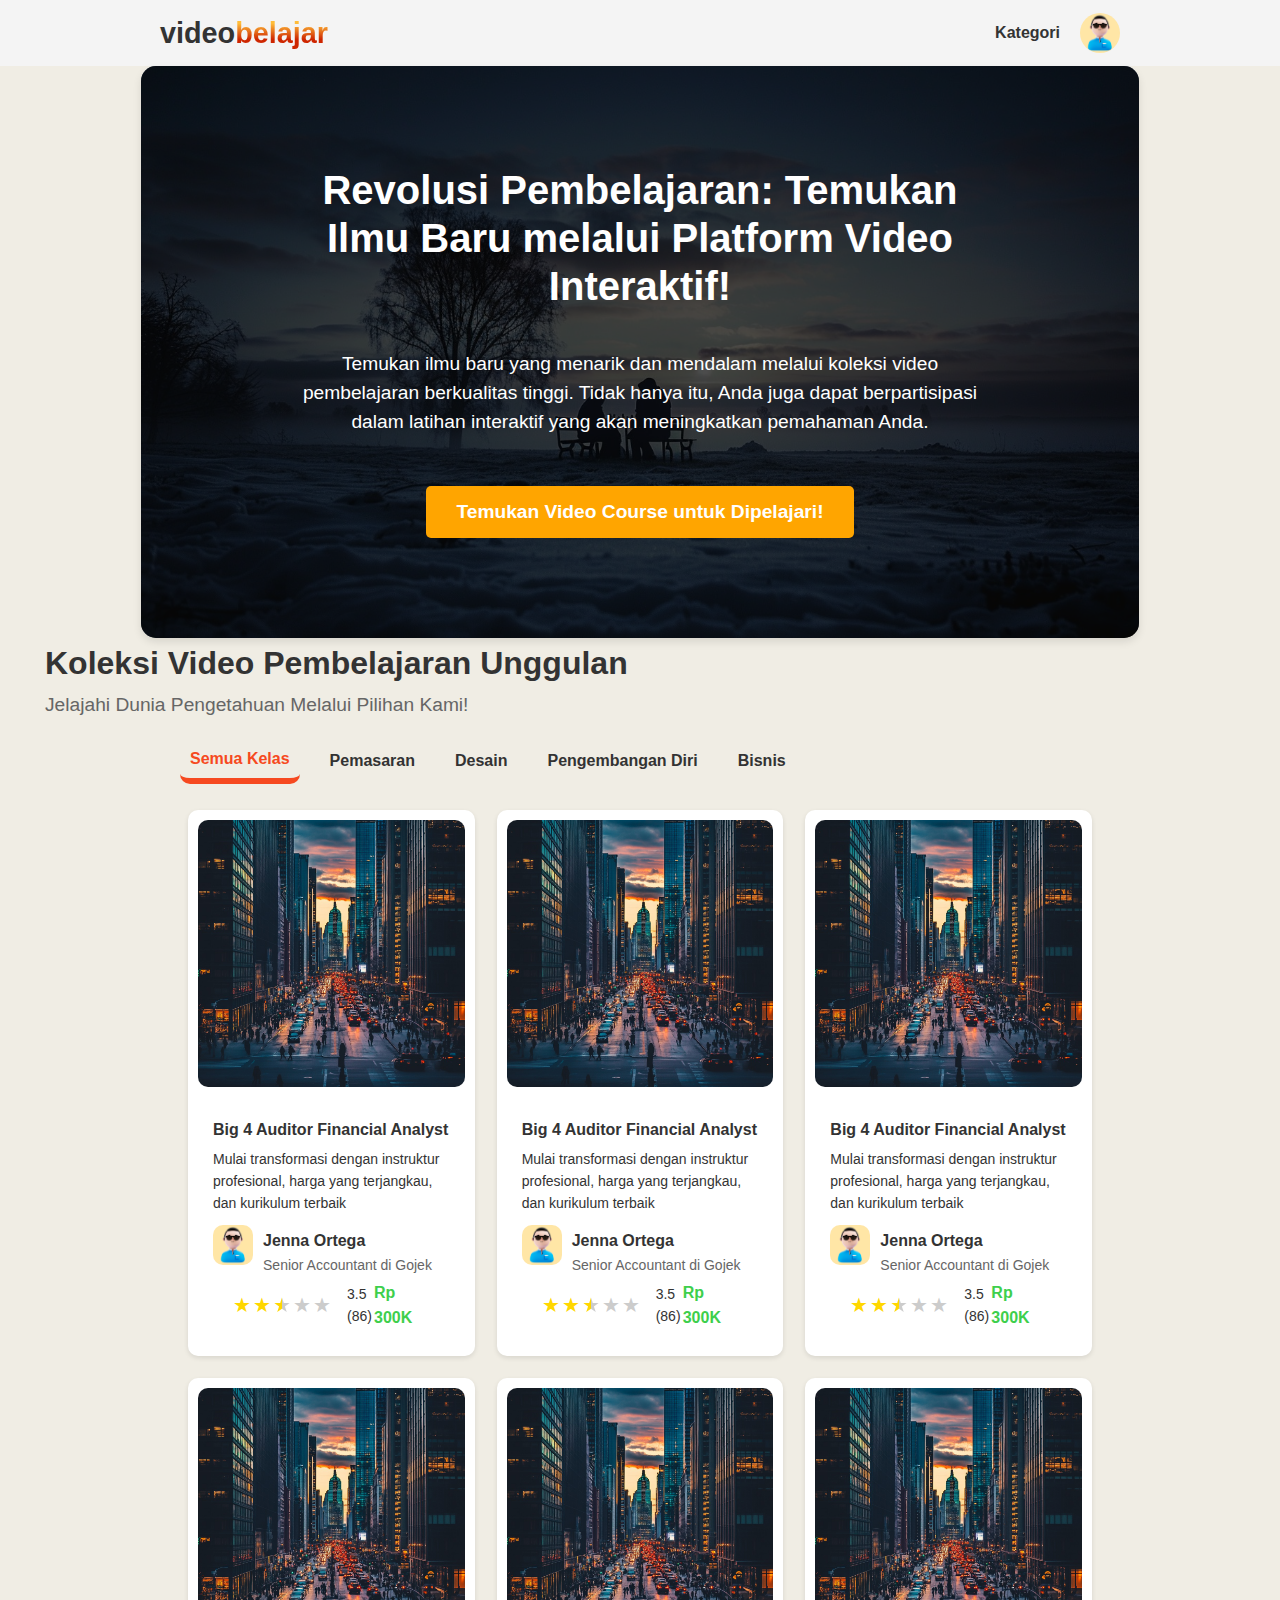
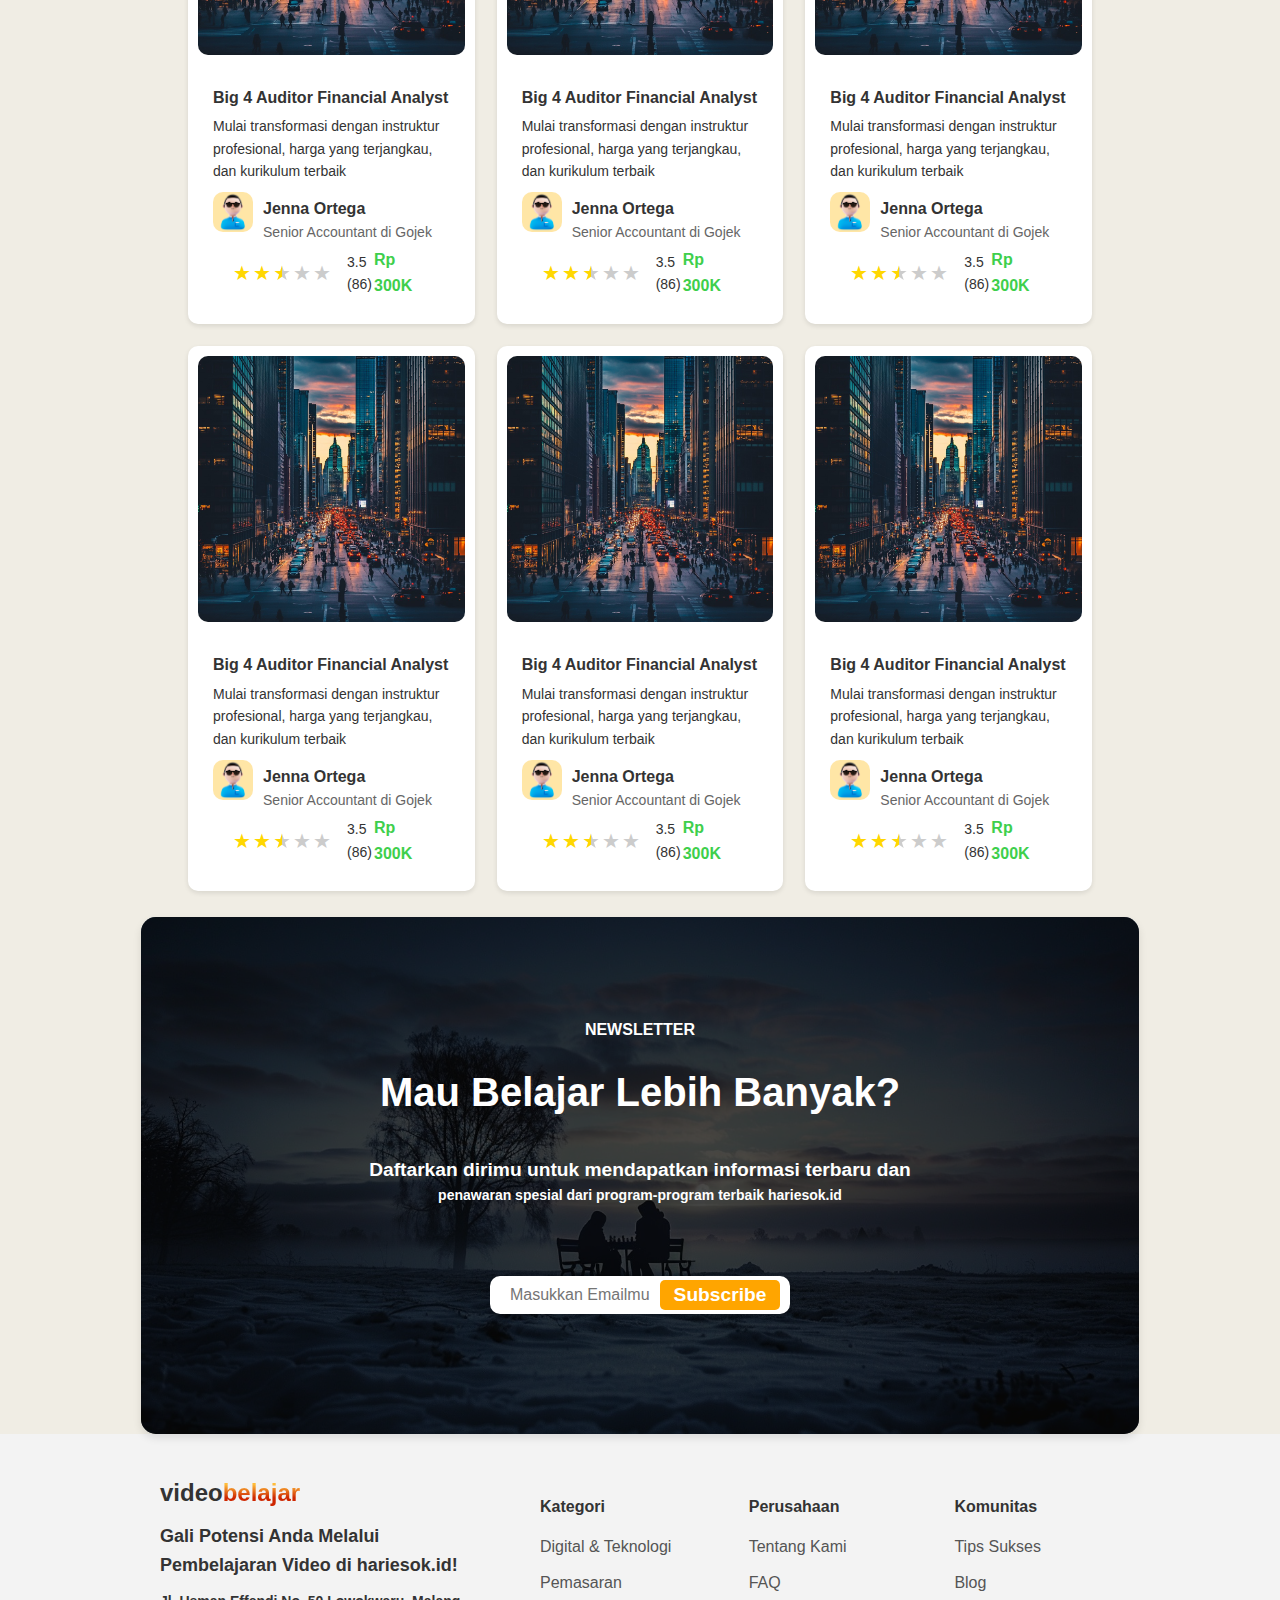
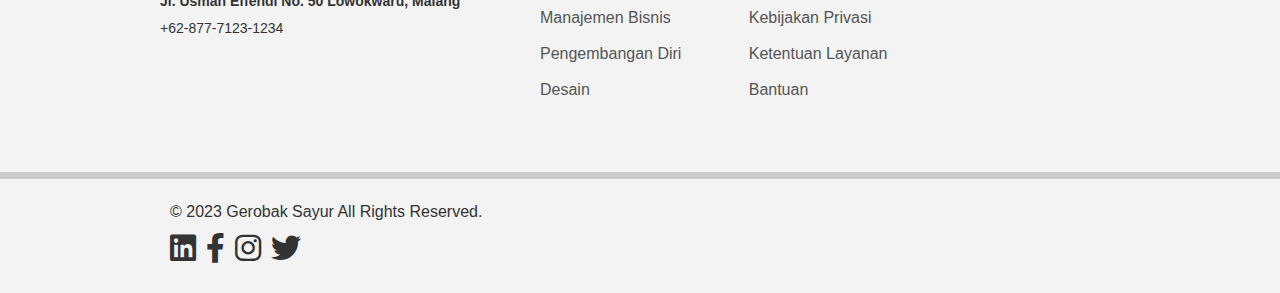
==== index.html @ 0db7c5a0 "update document" ====
<!DOCTYPE html>
<html lang="en">
  <head>
    <meta charset="UTF-8" />
    <meta name="viewport" content="width=device-width, initial-scale=1.0" />
    <title>Document</title>
    <link
      rel="stylesheet"
      href="https://cdn.materialdesignicons.com/5.4.55/css/materialdesignicons.min.css"
    />
    <link
      rel="stylesheet"
      href="https://cdnjs.cloudflare.com/ajax/libs/font-awesome/6.0.0-beta3/css/all.min.css"
    />
    <link rel="stylesheet" href="/css/reset.css" />
    <link rel="stylesheet" href="/cardsampel/style.css" />
  </head>
  <body>
    <!-- start Header -->
    <header>
      <div class="logo">
        <h1>video<span class="logo-2">belajar</span></h1>
      </div>
      <nav>
        <a href="#" class="category">Kategori</a>
        <img src="/icons/user.jpg" alt="User Icon" class="user-icon" />
      </nav>
      <div class="hamburger-menu">
        <span></span>
        <span></span>
        <span></span>
      </div>
    </header>
    <!-- end header -->
    <!-- Image start -->
    <div class="background-container">
      <h1>
        Revolusi Pembelajaran: Temukan Ilmu Baru melalui Platform Video
        Interaktif!
      </h1>
      <p class="description">
        Temukan ilmu baru yang menarik dan mendalam melalui koleksi video
        pembelajaran berkualitas tinggi. Tidak hanya itu, Anda juga dapat
        berpartisipasi dalam latihan interaktif yang akan meningkatkan pemahaman
        Anda.
      </p>
      <button type="button-course">
        Temukan Video Course untuk Dipelajari!
      </button>
    </div>
    <!-- Image end -->
    <!-- start menu -->
    <div class="container-menu">
      <div class="featured-products">
        <h2><span>Koleksi Video Pembelajaran Unggulan</span></h2>
        <p>Jelajahi Dunia Pengetahuan Melalui Pilihan Kami!</p>
      </div>

      <div class="button-container">
        <button class="active">Semua Kelas</button>
        <button>Pemasaran</button>
        <button>Desain</button>
        <button>Pengembangan Diri</button>
        <button>Bisnis</button>
      </div>
    </div>
    <!-- end Menu -->

    <!-- Featured Products -->
    <div class="container">
      <div class="card">
        <img src="/icons/image1.jpg" alt="Course Image" />
        <div class="content">
          <h3>Big 4 Auditor Financial Analyst</h3>
          <p class="hide-on-small">
            Mulai transformasi dengan instruktur profesional, harga yang
            terjangkau, dan kurikulum terbaik
          </p>
          <div class="instructor">
            <img src="/icons/user.jpg" alt="Jenna Ortega" />
            <div class="user-info">
              <strong>Jenna Ortega</strong>
              <span>Senior Accountant di Gojek</span>
            </div>
          </div>
          <div class="rating-price-container">
            <div class="rating">
              <div class="stars">
                <span class="star filled">★</span>
                <span class="star filled">★</span>
                <span class="star half-filled">★</span>
                <span class="star empty">★</span>
                <span class="star empty">★</span>
              </div>
              <div class="text">3.5 (86)</div>
            </div>
            <div class="price">Rp 300K</div>
          </div>
        </div>
      </div>
      <div class="card">
        <img src="/icons/image1.jpg" alt="Course Image" />
        <div class="content">
          <h3>Big 4 Auditor Financial Analyst</h3>
          <p class="hide-on-small">
            Mulai transformasi dengan instruktur profesional, harga yang
            terjangkau, dan kurikulum terbaik
          </p>
          <div class="instructor">
            <img src="/icons/user.jpg" alt="Jenna Ortega" />
            <div class="user-info">
              <strong>Jenna Ortega</strong>
              <span>Senior Accountant di Gojek</span>
            </div>
          </div>
          <div class="rating-price-container">
            <div class="rating">
              <div class="stars">
                <span class="star filled">★</span>
                <span class="star filled">★</span>
                <span class="star half-filled">★</span>
                <span class="star empty">★</span>
                <span class="star empty">★</span>
              </div>
              <div class="text">3.5 (86)</div>
            </div>
            <div class="price">Rp 300K</div>
          </div>
        </div>
      </div>
      <div class="card">
        <img src="/icons/image1.jpg" alt="Course Image" />
        <div class="content">
          <h3>Big 4 Auditor Financial Analyst</h3>
          <p class="hide-on-small">
            Mulai transformasi dengan instruktur profesional, harga yang
            terjangkau, dan kurikulum terbaik
          </p>
          <div class="instructor">
            <img src="/icons/user.jpg" alt="Jenna Ortega" />
            <div class="user-info">
              <strong>Jenna Ortega</strong>
              <span>Senior Accountant di Gojek</span>
            </div>
          </div>
          <div class="rating-price-container">
            <div class="rating">
              <div class="stars">
                <span class="star filled">★</span>
                <span class="star filled">★</span>
                <span class="star half-filled">★</span>
                <span class="star empty">★</span>
                <span class="star empty">★</span>
              </div>
              <div class="text">3.5 (86)</div>
            </div>
            <div class="price">Rp 300K</div>
          </div>
        </div>
      </div>
      <div class="card">
        <img src="/icons/image1.jpg" alt="Course Image" />
        <div class="content">
          <h3>Big 4 Auditor Financial Analyst</h3>
          <p class="hide-on-small">
            Mulai transformasi dengan instruktur profesional, harga yang
            terjangkau, dan kurikulum terbaik
          </p>
          <div class="instructor">
            <img src="/icons/user.jpg" alt="Jenna Ortega" />
            <div class="user-info">
              <strong>Jenna Ortega</strong>
              <span>Senior Accountant di Gojek</span>
            </div>
          </div>
          <div class="rating-price-container">
            <div class="rating">
              <div class="stars">
                <span class="star filled">★</span>
                <span class="star filled">★</span>
                <span class="star half-filled">★</span>
                <span class="star empty">★</span>
                <span class="star empty">★</span>
              </div>
              <div class="text">3.5 (86)</div>
            </div>
            <div class="price">Rp 300K</div>
          </div>
        </div>
      </div>
      <div class="card">
        <img src="/icons/image1.jpg" alt="Course Image" />
        <div class="content">
          <h3>Big 4 Auditor Financial Analyst</h3>
          <p class="hide-on-small">
            Mulai transformasi dengan instruktur profesional, harga yang
            terjangkau, dan kurikulum terbaik
          </p>
          <div class="instructor">
            <img src="/icons/user.jpg" alt="Jenna Ortega" />
            <div class="user-info">
              <strong>Jenna Ortega</strong>
              <span>Senior Accountant di Gojek</span>
            </div>
          </div>
          <div class="rating-price-container">
            <div class="rating">
              <div class="stars">
                <span class="star filled">★</span>
                <span class="star filled">★</span>
                <span class="star half-filled">★</span>
                <span class="star empty">★</span>
                <span class="star empty">★</span>
              </div>
              <div class="text">3.5 (86)</div>
            </div>
            <div class="price">Rp 300K</div>
          </div>
        </div>
      </div>
      <div class="card">
        <img src="/icons/image1.jpg" alt="Course Image" />
        <div class="content">
          <h3>Big 4 Auditor Financial Analyst</h3>
          <p class="hide-on-small">
            Mulai transformasi dengan instruktur profesional, harga yang
            terjangkau, dan kurikulum terbaik
          </p>
          <div class="instructor">
            <img src="/icons/user.jpg" alt="Jenna Ortega" />
            <div class="user-info">
              <strong>Jenna Ortega</strong>
              <span>Senior Accountant di Gojek</span>
            </div>
          </div>
          <div class="rating-price-container">
            <div class="rating">
              <div class="stars">
                <span class="star filled">★</span>
                <span class="star filled">★</span>
                <span class="star half-filled">★</span>
                <span class="star empty">★</span>
                <span class="star empty">★</span>
              </div>
              <div class="text">3.5 (86)</div>
            </div>
            <div class="price">Rp 300K</div>
          </div>
        </div>
      </div>
      <div class="card">
        <img src="/icons/image1.jpg" alt="Course Image" />
        <div class="content">
          <h3>Big 4 Auditor Financial Analyst</h3>
          <p class="hide-on-small">
            Mulai transformasi dengan instruktur profesional, harga yang
            terjangkau, dan kurikulum terbaik
          </p>
          <div class="instructor">
            <img src="/icons/user.jpg" alt="Jenna Ortega" />
            <div class="user-info">
              <strong>Jenna Ortega</strong>
              <span>Senior Accountant di Gojek</span>
            </div>
          </div>
          <div class="rating-price-container">
            <div class="rating">
              <div class="stars">
                <span class="star filled">★</span>
                <span class="star filled">★</span>
                <span class="star half-filled">★</span>
                <span class="star empty">★</span>
                <span class="star empty">★</span>
              </div>
              <div class="text">3.5 (86)</div>
            </div>
            <div class="price">Rp 300K</div>
          </div>
        </div>
      </div>
      <div class="card">
        <img src="/icons/image1.jpg" alt="Course Image" />
        <div class="content">
          <h3>Big 4 Auditor Financial Analyst</h3>
          <p class="hide-on-small">
            Mulai transformasi dengan instruktur profesional, harga yang
            terjangkau, dan kurikulum terbaik
          </p>
          <div class="instructor">
            <img src="/icons/user.jpg" alt="Jenna Ortega" />
            <div class="user-info">
              <strong>Jenna Ortega</strong>
              <span>Senior Accountant di Gojek</span>
            </div>
          </div>
          <div class="rating-price-container">
            <div class="rating">
              <div class="stars">
                <span class="star filled">★</span>
                <span class="star filled">★</span>
                <span class="star half-filled">★</span>
                <span class="star empty">★</span>
                <span class="star empty">★</span>
              </div>
              <div class="text">3.5 (86)</div>
            </div>
            <div class="price">Rp 300K</div>
          </div>
        </div>
      </div>
      <div class="card">
        <img src="/icons/image1.jpg" alt="Course Image" />
        <div class="content">
          <h3>Big 4 Auditor Financial Analyst</h3>
          <p class="hide-on-small">
            Mulai transformasi dengan instruktur profesional, harga yang
            terjangkau, dan kurikulum terbaik
          </p>
          <div class="instructor">
            <img src="/icons/user.jpg" alt="Jenna Ortega" />
            <div class="user-info">
              <strong>Jenna Ortega</strong>
              <span>Senior Accountant di Gojek</span>
            </div>
          </div>
          <div class="rating-price-container">
            <div class="rating">
              <div class="stars">
                <span class="star filled">★</span>
                <span class="star filled">★</span>
                <span class="star half-filled">★</span>
                <span class="star empty">★</span>
                <span class="star empty">★</span>
              </div>
              <div class="text">3.5 (86)</div>
            </div>
            <div class="price">Rp 300K</div>
          </div>
        </div>
      </div>
    </div>

    <div class="background-container">
      <h3>NEWSLETTER</h3>
      <h1>Mau Belajar Lebih Banyak?</h1>
      <h3 class="description">
        Daftarkan dirimu untuk mendapatkan informasi terbaru dan
        <p>penawaran spesial dari program-program terbaik hariesok.id</p>
      </h3>
      <div class="input-container">
        <input
          type="email"
          placeholder="Masukkan Emailmu"
          class="email-input"
        />
        <button class="subscribe-button">Subscribe</button>
      </div>
    </div>
    <div class="menu-info">
      <div class="logo-and-info">
        <h1>video<span class="logo-2">belajar</span></h1>
        <h4>Gali Potensi Anda Melalui Pembelajaran Video di hariesok.id!</h4>
        <h6>Jl. Usman Effendi No. 50 Lowokwaru, Malang</h6>
        <p>+62-877-7123-1234</p>
      </div>

      <!-- Table for larger screens -->
      <div class="table-container">
        <table>
          <tr>
            <th>Kategori</th>
            <th>Perusahaan</th>
            <th>Komunitas</th>
          </tr>
          <tr>
            <td>Digital & Teknologi</td>
            <td>Tentang Kami</td>
            <td>Tips Sukses</td>
          </tr>
          <tr>
            <td>Pemasaran</td>
            <td>FAQ</td>
            <td>Blog</td>
          </tr>
          <tr>
            <td>Manajemen Bisnis</td>
            <td>Kebijakan Privasi</td>
            <td></td>
          </tr>
          <tr>
            <td>Pengembangan Diri</td>
            <td>Ketentuan Layanan</td>
            <td></td>
          </tr>
          <tr>
            <td>Desain</td>
            <td>Bantuan</td>
            <td></td>
          </tr>
        </table>
      </div>

      <!-- Dropdown for mobile screens (and now also desktop) -->
      <div class="dropdown-menu">
        <details>
          <summary>Kategori</summary>
          <ul>
            <li>Digital & Teknologi</li>
            <li>Pemasaran</li>
            <li>Manajemen Bisnis</li>
            <li>Pengembangan Diri</li>
            <li>Desain</li>
          </ul>
        </details>
        <details>
          <summary>Perusahaan</summary>
          <ul>
            <li>Tentang Kami</li>
            <li>FAQ</li>
            <li>Kebijakan Privasi</li>
            <li>Ketentuan Layanan</li>
            <li>Bantuan</li>
          </ul>
        </details>
        <details>
          <summary>Komunitas</summary>
          <ul>
            <li>Tips Sukses</li>
            <li>Blog</li>
          </ul>
        </details>
      </div>
    </div>
    <!-- footer start -->
    <div class="social-icons">
      <p>&copy; 2023 Gerobak Sayur All Rights Reserved.</p>
      <div class="icon-group">
        <a
          href="https://www.linkedin.com/in/username"
          class="social-icon"
          target="_blank"
        >
          <i class="fab fa-linkedin"></i>
        </a>
        <a
          href="https://www.facebook.com/username"
          class="social-icon"
          target="_blank"
        >
          <i class="fab fa-facebook-f"></i>
        </a>
        <a
          href="https://www.instagram.com/username"
          class="social-icon"
          target="_blank"
        >
          <i class="fab fa-instagram"></i>
        </a>
        <a
          href="https://twitter.com/username"
          class="social-icon"
          target="_blank"
        >
          <i class="fab fa-twitter"></i>
        </a>
      </div>
    </div>
    <!-- footer end -->
  </body>
</html>
---- cardsampel/style.css ----
* {
  box-sizing: border-box;
  margin: 0;
  padding: 0;
}

body,
html {
  font-family: "Poppins", sans-serif;
  line-height: 1.6;
  color: #333;
  background-color: #f0ede4;
}

/* Header start */
header {
  display: flex;
  justify-content: space-between; /* Logo di kiri, nav di kanan */
  align-items: center; /* Vertikal tengah */
  padding: 10px 160px; /* Padding kanan dan kiri besar */
  background-color: #f4f4f4;
  gap: 20px;
}

.logo {
  display: flex;
  align-items: center;
}

.logo h1 {
  font-size: 1.8rem;
  font-weight: 700;
  margin: 0;
}

.logo-2 {
  color: #ffa500;
  background: linear-gradient(to bottom, #ffbd3a 20%, #ce2600 70%);
  -webkit-background-clip: text;
  -webkit-text-fill-color: transparent;
}

nav {
  display: flex;
  align-items: center;
  gap: 20px; /* Jarak antara kategori dan user icon */
}

.category {
  text-decoration: none;
  font-weight: 600;
  color: #333;
  font-size: 1rem;
}

.user-icon {
  width: 40px;
  height: 40px;
  border-radius: 50%;
  object-fit: cover;
}

.hamburger-menu {
  display: none; /* Initially hidden, shown only on mobile */
  flex-direction: column;
  cursor: pointer;
  margin-right: 20px;
}

.hamburger-menu span {
  height: 3px;
  width: 25px;
  background-color: #333;
  margin-bottom: 4px;
  border-radius: 5px;
}

/* Responsive Design */
@media (max-width: 768px) {
  header {
    justify-content: space-between;
    padding: 20px 40px; /* Sesuaikan padding di layar kecil */
  }

  nav {
    display: none; /* Hide nav on small screens */
  }

  .hamburger-menu {
    display: flex; /* Show hamburger menu on small screens */
  }
}

/* Image Section start */
.background-container {
  position: relative; /* Menetapkan posisi relatif untuk positioning overlay */
  background-image: url("/icons/image0.jpg"); /* Ganti dengan path gambar */
  background-size: cover;
  background-position: center;
  background-repeat: no-repeat;
  padding: 100px 160px; /* Padding sama dengan header di desktop */
  text-align: center;
  color: white;
  border-radius: 15px;
  box-shadow: 0 4px 8px rgba(0, 0, 0, 0.1);
  max-width: 1440px; /* Batasi lebar maksimum */
  margin: 0 auto; /* Pusatkan kontainer di halaman */
  display: flex;
  flex-direction: column;
  align-items: center;
  justify-content: center;
  width: 78%; /* Pastikan gambar tidak mentok */
  gap: 20px;
}

/* Overlay Gelap */
.background-container::before {
  content: "";
  position: absolute;
  top: 0;
  left: 0;
  right: 0;
  bottom: 0;
  background-color: rgba(0, 0, 0, 0.7); /* Warna hitam dengan opasitas 50% */
  border-radius: 15px; /* Menyesuaikan dengan border-radius dari container */
}

/* H1, Description, dan Button Styling */
.background-container h1,
.background-container h2,
.background-container h3,
.background-container p,
.background-container .input-container,
.background-container button,
.background-container .email-input {
  z-index: 99999; /* Teks/Button/Input harus muncul di atas overlay */
}

/* H1 Styling */
.background-container h1 {
  font-size: 2.5rem;
  font-weight: 700;
  margin-bottom: 20px;
  line-height: 1.2;
  color: #ffffff;
  max-width: 1000px; /* Batasi lebar teks besar */
}

/* Description Styling */
.background-container .description {
  font-size: 1.2rem;
  margin-bottom: 30px;
  color: #ffffff;
  max-width: 800px; /* Batasi lebar deskripsi */
  margin-left: auto;
  margin-right: auto;
  line-height: 1.5;
}

/* Button Styling */
.background-container button {
  background-color: #ffa500;
  color: white;
  padding: 15px 30px;
  font-size: 1.2rem;
  font-weight: bold;
  border: none;
  border-radius: 5px;
  cursor: pointer;
  transition: background-color 0.3s ease, transform 0.3s ease;
}

/* .background-container button:hover {
  background-color: #34a142;
  transform: scale(2.01); /* Menambahkan efek hover */

/* Responsiveness */
@media (max-width: 1024px) {
  .background-container {
    padding: 100px 80px; /* Sesuaikan padding di layar laptop 14 inch */
    max-width: 1100px; /* Batasi lebar pada laptop */
  }

  .background-container h1 {
    font-size: 2.2rem;
  }

  .background-container .description {
    font-size: 1.1rem;
  }

  .background-container button {
    font-size: 1rem;
    padding: 12px 25px;
  }
}

@media (max-width: 768px) {
  .background-container {
    padding: 60px 20px; /* Sesuaikan padding di layar kecil */
    max-width: 100%; /* Maksimalkan lebar di layar kecil */
  }

  .background-container h1 {
    font-size: 2rem;
  }

  .background-container .description {
    font-size: 1rem;
  }

  .background-container button {
    font-size: 1rem;
    padding: 12px 25px;
  }
}

@media (max-width: 480px) {
  .background-container {
    padding: 40px 20px; /* Sesuaikan padding di layar kecil */
    max-width: 70%; /* Maksimalkan lebar */
  }

  .background-container h1 {
    font-size: 1.8rem;
  }

  .background-container .description {
    font-size: 0.9rem;
  }

  .background-container button {
    font-size: 0.9rem;
    padding: 10px 20px;
  }
}

/* menu start */
/* Mengatur layout dengan Flexbox */
.container.menu {
  margin-top: 10px;
  display: flex;
  justify-content: flex-start; /* Menyelaraskan konten ke kiri */
  padding: 20 160px; /* Sesuaikan padding dengan header atau gambar */
  max-width: 10px; /* Batasi lebar maksimum agar konten terpusat */
  margin: 10 auto; /* Pusatkan kontainer */
}

/* Styling untuk Featured Products */
.featured-products {
  display: flex;
  flex-direction: column; /* Menyusun elemen secara vertikal */
  justify-content: flex-start; /* Menyelaraskan konten ke kiri */
  padding: 20 160px; /* Sesuaikan padding dengan header atau gambar */
  max-width: 1190px; /* Batasi lebar maksimum agar konten terpusat */
  margin: 0 auto; /* Pusatkan kontainer */
}

.featured-products h2 {
  font-size: 2rem;
  font-weight: 700;
}

.featured-products p {
  font-size: 1.2rem;
  color: #666;
}

/* Styling untuk button-container */
.button-container {
  display: flex;
  gap: 20px; /* Jarak antara tombol */
  margin-top: 20px; /* Jarak atas antara tombol dan elemen sebelumnya */
  margin-left: 180px;
  padding: 0;
}

.button-container button {
  background: none;
  border: none;
  color: #333;
  font-size: 16px;
  font-weight: bold;
  padding: 10px 10px 10px 10px;
  cursor: pointer;
  border-bottom: 2px solid transparent;
  transition: all 0.3s ease;
}

.button-container button.active {
  color: #f64920;
  border-bottom: 6px solid #f64920;
  border-radius: 10px 10px 10px 10px;
}

.button-container button:hover {
  color: #f64920;
  border-bottom: 10px solid #f64920;
  border-radius: 10px 10px 10px 10px;
}

/* Responsif untuk tampilan layar kecil */
@media (max-width: 768px) {
  .container.menu {
    padding: 0 20px; /* Sesuaikan padding di layar kecil */
    flex-direction: column; /* Menyusun elemen secara vertikal */
    justify-content: flex-start; /* Menyelaraskan konten ke kiri */
  }
  .featured-products h2 {
    font-size: 1.5rem;
    display: flex;
    max-width: 1440px; /* Batasi lebar maksimum agar konten terpusat */
    margin-left: 40px;
  }

  .featured-products p {
    font-size: 1rem;
    padding: 20 160px; /* Sesuaikan padding dengan header atau gambar */
    max-width: 1440px; /* Batasi lebar maksimum agar konten terpusat */
    margin-left: 40px;
  }

  .button-container {
    gap: 10px; /* Jarak tombol lebih kecil pada layar kecil */
    margin-left: 40px;
  }

  .button-container button {
    padding: 8px 15px;
    font-size: 14px;
  }
}

/* menu end */
/* card start */
.container {
  display: flex;
  flex-wrap: wrap;
  justify-content: center; /* Pastikan elemen berada di tengah */
  padding: 20px 150px;
  gap: 10px; /* Jarak antara kartu */
}
/* Card Styling */
.card {
  background-color: #fff;
  box-shadow: 0 2px 5px rgba(0, 0, 0, 0.1);
  border-radius: 10px;
  overflow: hidden;
  margin: 6px;
  width: calc(
    33.333% - 40px
  ); /* 3 kartu per baris di tampilan desktop, dengan jarak antar kartu */
  transition: transform 0.3s ease, box-shadow 0.3s ease;
  display: flex;
  flex-direction: column;
  padding: 10px;
}
.card:hover {
  transform: scale(1.05);
  box-shadow: 0 4px 10px rgba(0, 0, 0, 0.2);
}

.card img {
  width: 100%;
  height: auto;
  border-radius: 10px;
  margin-bottom: 15px; /* Jarak antara gambar dan konten */
}

.content {
  display: flex;
  flex-direction: column;
  justify-content: space-between;
  padding: 15px;
  flex: 1;
}

h3 {
  margin-bottom: 5px;
  font-size: 16px;
  font-weight: bold;
}

p {
  font-size: 14px;
}

.hide-on-small {
  display: block;
}

@media (max-width: 624px) {
  .hide-on-small {
    display: none;
  }
}

.instructor {
  display: flex;
  align-items: center;
  margin-top: 10px;
}

.instructor img {
  width: 40px;
  height: 40px;
  border-radius: 10px;
  object-fit: cover;
  margin-right: 10px;
}

.user-info {
  display: flex;
  flex-direction: column;
}

.user-info strong {
  font-size: 16px;
  font-weight: bold;
}

.user-info span {
  font-size: 14px;
  color: #666;
}

/* Menata rating dan harga */
.rating-price-container {
  display: flex;
  justify-content: space-between; /* Mengatur rating di kiri dan harga di kanan */
  align-items: center;
  margin: 0 20px; /* Jarak horizontal dari tepi card */
}

/* Gaya untuk rating */
.rating {
  display: flex;
  align-items: center;
  gap: 8px; /* Jarak antara bintang dan teks rating */
  font-family: "DM Sans", sans-serif;
  font-size: 14px;
  font-weight: 500;
  color: #ee2323;
}

/* Gaya untuk bintang rating */
.stars {
  display: flex;
  gap: 2px;
}

.star {
  font-size: 20px;
}

.filled {
  color: #ffd700; /* Warna emas untuk bintang */
}

.half-filled {
  background: linear-gradient(
    to right,
    #ffd700 50%,
    #ccc 50%
  ); /* Setengah kuning, setengah abu-abu */
  -webkit-background-clip: text;
  -webkit-text-fill-color: transparent;
  position: relative;
}

.empty {
  color: #ccc; /* Warna abu-abu untuk bintang kosong */
}

/* Gaya untuk teks rating */
.text {
  font-size: 14px;
  margin-left: 8px; /* Jarak antara bintang dan teks rating */
  color: #333;
}

/* Gaya untuk harga */
.price {
  font-size: 16px;
  font-weight: bold;
  color: #3ecf4c;
  margin-left: auto; /* Menyelaraskan harga ke kanan */
}

/* Responsif untuk tablet */
@media (max-width: 1024px) {
  .container {
    padding: 10px 25px; /* Kurangi padding untuk layar tablet */
  }
  .card {
    width: calc(100% - 10px); /* 2 kartu per baris di tampilan tablet */
  }
}
/* Responsif untuk hp */
@media (max-width: 768px) {
  .container {
    padding: 10px 20px;
  }
  .card {
    flex-direction: row;
    align-items: center;
    width: 100%;
  }

  .card img {
    width: 30%;
  }

  .content {
    width: 70%;
    padding: 15px;
  }

  .instructor img {
    width: 36px;
    height: 36px;
  }

  .user-info strong {
    font-size: 14px; /* Ukuran font untuk nama di tampilan tablet */
  }

  .user-info span {
    font-size: 12px; /* Ukuran font untuk deskripsi di tampilan tablet */
  }
}

@media (max-width: 480px) {
  .card {
    width: 100%; /* 1 kartu per baris di tampilan ponsel */
  }

  .card img {
    width: 100%; /* Memastikan gambar memenuhi lebar kartu di tampilan ponsel */
  }

  .instructor img {
    width: 30px; /* Ukuran gambar di tampilan ponsel */
    height: 30px; /* Ukuran gambar di tampilan ponsel */
  }

  .user-info strong {
    font-size: 12px; /* Ukuran font untuk nama di tampilan ponsel */
  }

  .user-info span {
    font-size: 10px; /* Ukuran font untuk deskripsi di tampilan ponsel */
  }

  h3 {
    font-size: 14px; /* Ukuran font untuk h3 di tampilan ponsel */
  }

  p {
    font-size: 12px; /* Ukuran font untuk p di tampilan ponsel */
  }
}

/* start style input dan button newsletter */
/* Input Container Styling */
.input-container {
  position: relative;
  display: flex;
  align-items: center; /* Tengah secara vertikal */
  background: white; /* Latar belakang putih untuk container */
  border-radius: 10px; /* Border-radius yang lebih bulat */
  overflow: hidden; /* Sembunyikan overflow */
  width: 300px; /* Lebar wadah input */
  box-shadow: 0 2px 5px rgba(0, 0, 0, 0.1); /* Bayangan kotak untuk estetika */
  margin: 20px; /* Marginal untuk kontainer */
}

/* Email Input Styling */
.email-input {
  flex-grow: 1; /* Biarkan input mengambil ruang maksimal */
  border: none; /* Tidak ada border */
  outline: none; /* Hilangkan outline saat fokus */
  padding: 10px 20px; /* Padding yang cukup untuk kenyamanan */
  border-radius: 20px; /* Radius sama dengan container untuk kesinambungan visual */
  font-size: 16px; /* Ukuran font yang sesuai */
  width: 100%;
}

/* Button Styling */
.subscribe-button {
  position: absolute; /* Posisikan secara absolut terhadap container */
  right: 10px; /* Jarak dari sisi kanan */
  top: 50%; /* Pusatkan tombol secara vertikal */
  transform: translateY(-50%); /* Pusatkan tombol dengan benar */
  height: 30px; /* Tinggi tombol lebih besar untuk aksesibilitas */
  width: 120px; /* Lebar tombol untuk menampung teks dengan baik */
  background-color: rgb(114, 255, 58);
  color: white;
  border: none;
  border-radius: 10px; /* Radius yang membuat tombol bulat */
  cursor: pointer;
  font-weight: bold; /* Teks tebal */
  text-align: center;
  line-height: 40px; /* Menyelaraskan teks vertikal di tengah */
  overflow: visible;
  display: flex; /* Flexbox untuk penyelarasan teks */
  align-items: center; /* Tengah secara vertikal */
  justify-content: center; /* Tengah secara horizontal */
}

.subscribe-button:hover {
  background-color: #e69500; /* Warna saat hover */
}
/* Media Query untuk Tampilan Responsif pada Layar Kecil */
@media (max-width: 768px) {
  .input-container {
    width: 90%; /* Lebar container lebih kecil untuk layar kecil */
    margin: 10px auto; /* Mengatur margin agar lebih kecil dan center di layar kecil */
  }

  .email-input {
    padding: 8px 15px; /* Padding yang lebih kecil untuk layar kecil */
    font-size: 14px; /* Ukuran font yang lebih kecil */
  }

  .subscribe-button {
    width: 70%; /* Lebar tombol 70% dari container untuk layar kecil */
    height: 35px; /* Tinggi tombol yang lebih kecil untuk layar kecil */
    margin-top: 10px; /* Jarak atas untuk memisahkan dari input */
    font-size: 14px; /* Ukuran font yang lebih kecil untuk tombol */
  }
}
/* start style input dan button newsletter */

/* start footer */
/* Styling untuk menu info */
.menu-info {
  display: flex;
  justify-content: space-between;
  align-items: flex-start;
  padding: 40px 160px;
  background-color: #f3f3f3;
  color: #333;
  font-family: Arial, sans-serif;
}

.logo-and-info {
  flex: 1;
  padding-right: 20px;
}

.logo-and-info h1 {
  font-size: 24px;
  margin: 0;
}

.logo-2 {
  color: #ff5722;
}

.logo-and-info h4 {
  font-size: 18px;
  margin: 10px 0;
}

.logo-and-info h6 {
  font-size: 14px;
  margin: 5px 0;
}

.logo-and-info p {
  font-size: 14px;
  margin: 0;
}

/* Table container */
.table-container {
  width: 100%;
  max-width: 600px;
  margin: 0 auto;
  padding: 20px;
  font-family: Arial, sans-serif;
}

table {
  width: 100%;
  border-collapse: collapse;
}

th {
  text-align: left;
  padding-bottom: 15px;
  font-weight: bold;
  color: #333;
}

td {
  padding-bottom: 10px;
  color: #555;
  line-height: 1.6;
}

td,
th {
  padding-right: 40px;
}

tr:hover td {
  color: #000;
}

/* Dropdown styling */
.dropdown-menu {
  display: none; /* Hide dropdown by default */
}

/* Style for summary with dropdown arrow */
details summary {
  font-size: 18px;
  font-weight: bold;
  margin-bottom: 10px;
  cursor: pointer;
  display: flex;
  justify-content: space-between;
  align-items: center;
  padding: 0px 10px 90 90px;
  border-bottom: 0px solid #ccc;
  margin-right: 10px;
}

/* Right arrow for closed dropdown */
details summary::after {
  content: "\003E"; /* Unicode for right arrow */
  font-size: 20px; /* Adjusted font size for a thinner arrow */
  color: rgba(58, 53, 65, 0.54);
  margin-left: 10px;
}

/* Left arrow when dropdown is open */
details[open] summary::after {
  content: "\003C"; /* Unicode for left arrow */
  font-size: px; /* Adjusted font size for a thinner arrow */
  color: rgba(58, 53, 65, 0.54);
}

/* Styling the dropdown content */
details ul {
  padding-left: 20px;
  margin-top: 10px;
  list-style-type: none;
}

details ul li {
  margin-bottom: 5px;
}

/* Media Query for Tablet and Mobile */
@media (max-width: 768px) {
  .menu-info {
    flex-direction: column;
    padding: 20px;
  }

  .logo-and-info {
    padding-right: 0;
    margin-bottom: 20px;
  }

  .table-container {
    display: none; /* Hide the table on mobile and tablet */
  }

  .dropdown-menu {
    display: block; /* Show dropdown menu on mobile and tablet */
  }
}

/* footer start style */
/* Styling untuk menu info */
.menu-info {
  display: flex;
  justify-content: space-between;
  align-items: flex-start;
  padding: 40px 160px;
  background-color: #f3f3f3;
  color: #333;
  font-family: Arial, sans-serif;
}

.logo-and-info {
  flex: 1;
  padding-right: 20px;
}

.logo-and-info h1 {
  font-size: 24px;
  margin: 0;
}

.logo-2 {
  color: #ff5722;
}

.logo-and-info h4 {
  font-size: 18px;
  margin: 10px 0;
}

.logo-and-info h6 {
  font-size: 14px;
  margin: 5px 0;
}

.logo-and-info p {
  font-size: 14px;
  margin: 0;
}

/* Table container */
.table-container {
  width: 100%;
  max-width: 600px;
  margin: 0 auto;
  padding: 20px;
  font-family: Arial, sans-serif;
}

table {
  width: 100%;
  border-collapse: collapse;
}

th {
  text-align: left;
  padding-bottom: 15px;
  font-weight: bold;
  color: #333;
}

td {
  padding-bottom: 10px;
  color: #555;
  line-height: 1.6;
}

td,
th {
  padding-right: 40px;
}

tr:hover td {
  color: #000;
}

/* Dropdown styling */
.dropdown-menu {
  display: none; /* Hide dropdown by default */
}

/* Style for summary with dropdown arrow */
details summary {
  font-size: 18px;
  margin-bottom: 10px;
  cursor: pointer;
  display: flex;
  justify-content: space-between;
  align-items: center;
  padding: 10px 15px; /* Adjust padding to create space around content */
  border-bottom: 1px solid #ccc;
  position: relative; /* Ensure that the pseudo-element is positioned correctly */
}

/* Right arrow for closed dropdown */
details summary::after {
  content: "\003E"; /* Unicode for right arrow */
  font-size: 20px; /* Adjusted font size */
  color: rgba(58, 53, 65, 0.54);
  margin-left: 10px;
  position: absolute; /* Position the arrow absolutely */
  right: 15px; /* Distance from the right edge */
}

/* Left arrow when dropdown is open */
details[open] summary::after {
  content: "\003C"; /* Unicode for left arrow */
  font-size: 20px; /* Adjusted font size */
  color: rgba(58, 53, 65, 0.54);
  right: 15px; /* Keep the same distance from the right edge */
}

/* Styling the dropdown content */
details ul {
  padding-left: 20px;
  margin-top: 10px;
  list-style-type: none;
}

details ul li {
  margin-bottom: 5px;
}

/* Media Query for Tablet and Mobile */
@media (max-width: 768px) {
  .menu-info {
    flex-direction: column;
    padding: 20px;
  }

  .logo-and-info {
    padding-right: 0;
    margin-bottom: 20px;
  }

  .table-container {
    display: none; /* Hide the table on mobile and tablet */
  }

  .dropdown-menu {
    display: block; /* Show dropdown menu on mobile and tablet */
  }
}

/* Styling untuk social icons */
/* Styling untuk menu info */
.menu-info {
  display: flex;
  justify-content: space-between;
  align-items: flex-start;
  padding: 40px 200px;
  background-color: #f3f3f3;
  color: #333;
  font-family: Arial, sans-serif;
}

.logo-and-info {
  flex: 1;
  padding-right: 20px;
}

.logo-and-info h1 {
  font-size: 24px;
  margin: 0;
}

.logo-2 {
  color: #ff5722;
}

.logo-and-info h4 {
  font-size: 18px;
  margin: 10px 0;
}

.logo-and-info h6 {
  font-size: 14px;
  margin: 5px 0;
}

.logo-and-info p {
  font-size: 14px;
  margin: 0;
}

/* Table container */
.table-container {
  width: 100%;
  max-width: 600px;
  margin: 0 auto;
  padding: 20px;
  font-family: Arial, sans-serif;
}

table {
  width: 100%;
  border-collapse: collapse;
}

th {
  text-align: left;
  padding-bottom: 15px;
  font-weight: bold;
  color: #333;
}

td {
  padding-bottom: 10px;
  color: #555;
  line-height: 1.6;
}

td,
th {
  padding-right: 40px;
}

tr:hover td {
  color: #000;
}

/* Dropdown styling */
.dropdown-menu {
  display: none; /* Hide dropdown by default */
}

/* Style for summary with dropdown arrow */
details summary {
  font-size: 18px;
  margin-bottom: 10px;
  cursor: pointer;
  display: flex;
  justify-content: space-between;
  align-items: center;
  padding: 10px 15px; /* Adjust padding to create space around content */
  border-bottom: 1px solid #ccc;
  position: relative; /* Ensure that the pseudo-element is positioned correctly */
}

/* Right arrow for closed dropdown */
details summary::after {
  content: "\003E"; /* Unicode for right arrow */
  font-size: 20px; /* Adjusted font size */
  color: rgba(58, 53, 65, 0.54);
  margin-left: 10px;
  position: absolute; /* Position the arrow absolutely */
  right: 15px; /* Distance from the right edge */
}

/* Left arrow when dropdown is open */
details[open] summary::after {
  content: "\003C"; /* Unicode for left arrow */
  font-size: 20px; /* Adjusted font size */
  color: rgba(58, 53, 65, 0.54);
  right: 15px; /* Keep the same distance from the right edge */
}

/* Styling the dropdown content */
details ul {
  padding-left: 20px;
  margin-top: 10px;
  list-style-type: none;
}

details ul li {
  margin-bottom: 5px;
}

/* Media Query untuk Tablet dan Mobile */
@media (max-width: 768px) {
  .menu-info {
    flex-direction: column;
    padding: 20px;
  }

  .logo-and-info {
    padding-right: 0;
    margin-bottom: 20px;
  }

  .table-container {
    display: none; /* Hide the table on mobile and tablet */
  }

  .dropdown-menu {
    display: block; /* Show dropdown menu on mobile and tablet */
  }
}

/* Styling untuk menu info */
.menu-info {
  display: flex;
  justify-content: space-between;
  align-items: flex-start;
  padding: 40px 160px;
  background-color: #f3f3f3;
  color: #333;
  font-family: Arial, sans-serif;
  border-bottom: 6px solid #ccc;
}

.logo-and-info {
  flex: 1;
  padding-right: 20px;
}

.logo-and-info h1 {
  font-size: 24px;
  margin: 0;
}

.logo-2 {
  color: #ff5722;
}

.logo-and-info h4 {
  font-size: 18px;
  margin: 10px 0;
}

.logo-and-info h6 {
  font-size: 14px;
  margin: 5px 0;
}

.logo-and-info p {
  font-size: 14px;
  margin: 0;
}

/* Table container */
.table-container {
  width: 100%;
  max-width: 600px;
  margin: 0 auto;
  padding: 20px;
  font-family: Arial, sans-serif;
}

table {
  width: 100%;
  border-collapse: collapse;
}

th {
  text-align: left;
  padding-bottom: 15px;
  font-weight: bold;
  color: #333;
}

td {
  padding-bottom: 10px;
  color: #555;
  line-height: 1.6;
}

td,
th {
  padding-right: 40px;
}

tr:hover td {
  color: #000;
}

/* Dropdown styling */
.dropdown-menu {
  display: none; /* Hide dropdown by default */
}

/* Style for summary with dropdown arrow */
details summary {
  font-size: 18px;
  margin-bottom: 10px;
  cursor: pointer;
  display: flex;
  justify-content: space-between;
  align-items: center;
  padding: 10px 15px; /* Adjust padding to create space around content */
  border-bottom: 1px solid #ccc;
  position: relative; /* Ensure that the pseudo-element is positioned correctly */
}

/* Right arrow for closed dropdown */
details summary::after {
  content: "\003E"; /* Unicode for right arrow */
  font-size: 20px; /* Adjusted font size */
  color: rgba(58, 53, 65, 0.54);
  margin-left: 10px;
  position: absolute; /* Position the arrow absolutely */
  right: 15px; /* Distance from the right edge */
}

/* Left arrow when dropdown is open */
details[open] summary::after {
  content: "\003C"; /* Unicode for left arrow */
  font-size: 20px; /* Adjusted font size */
  color: rgba(58, 53, 65, 0.54);
  right: 15px; /* Keep the same distance from the right edge */
}

/* Styling the dropdown content */
details ul {
  padding-left: 20px;
  margin-top: 10px;
  list-style-type: none;
}

details ul li {
  margin-bottom: 5px;
}

/* Media Query untuk Tablet dan Mobile */
@media (max-width: 768px) {
  .menu-info {
    flex-direction: column;
    padding: 20px;
  }

  .logo-and-info {
    padding-right: 0;
    margin-bottom: 20px;
  }

  .table-container {
    display: none; /* Hide the table on mobile and tablet */
  }

  .dropdown-menu {
    display: block; /* Show dropdown menu on mobile and tablet */
  }
}

/* Styling untuk social icons */
.social-icons {
  justify-content: left;
  border-top: 1px solid #ccc;
  display: flex;
  flex-direction: column; /* Mengubah arah flex menjadi kolom */
  align-items: flex-start; /* Menjaga semua item sejajar di tengah */
  justify-content: flex-start;
  padding: 10px 170px; /* Menambahkan padding untuk ruang tambahan */
  background-color: #f3f3f3; /* Warna latar belakang opsional */
  font-family: Arial, sans-serif; /* Font yang digunakan */
}

/* Teks hak cipta */
.social-icons p {
  margin: 0;
  font-size: 16px;
  color: #333;
  margin-top: 10px; /* Menambahkan jarak atas untuk memisahkan dengan ikon */
}

/* Grup ikon sosial */
.icon-group {
  display: flex;
  gap: 10px; /* Jarak antar ikon sosial */
  margin-bottom: 10px; /* Menambahkan jarak bawah untuk memisahkan dengan teks hak cipta */
}

.social-icon {
  color: #333; /* Warna ikon sosial */
  text-decoration: none; /* Menghapus garis bawah dari tautan */
  font-size: 30px; /* Ukuran ikon sosial */
}

.social-icon:hover {
  color: #ff5722; /* Warna saat hover pada ikon sosial */
}

/* Media Query untuk layar kecil */
@media (max-width: 768px) {
  .social-icons {
    padding: 10px; /* Mengurangi padding pada layar kecil */
    flex-direction: column; /* Memastikan ikon sosial dan teks hak cipta ditata dalam kolom */
  }

  .social-icons p {
    margin-top: 5px; /* Jarak atas untuk teks hak cipta agar berada di bawah ikon */
  }

  .icon-group {
    justify-content: left;
    margin-right: 170px;
    order: -1; /* Menempatkan ikon di atas teks hak cipta */
    margin-bottom: 10px; /* Menambahkan jarak bawah untuk memisahkan dengan teks hak cipta */
  }
}
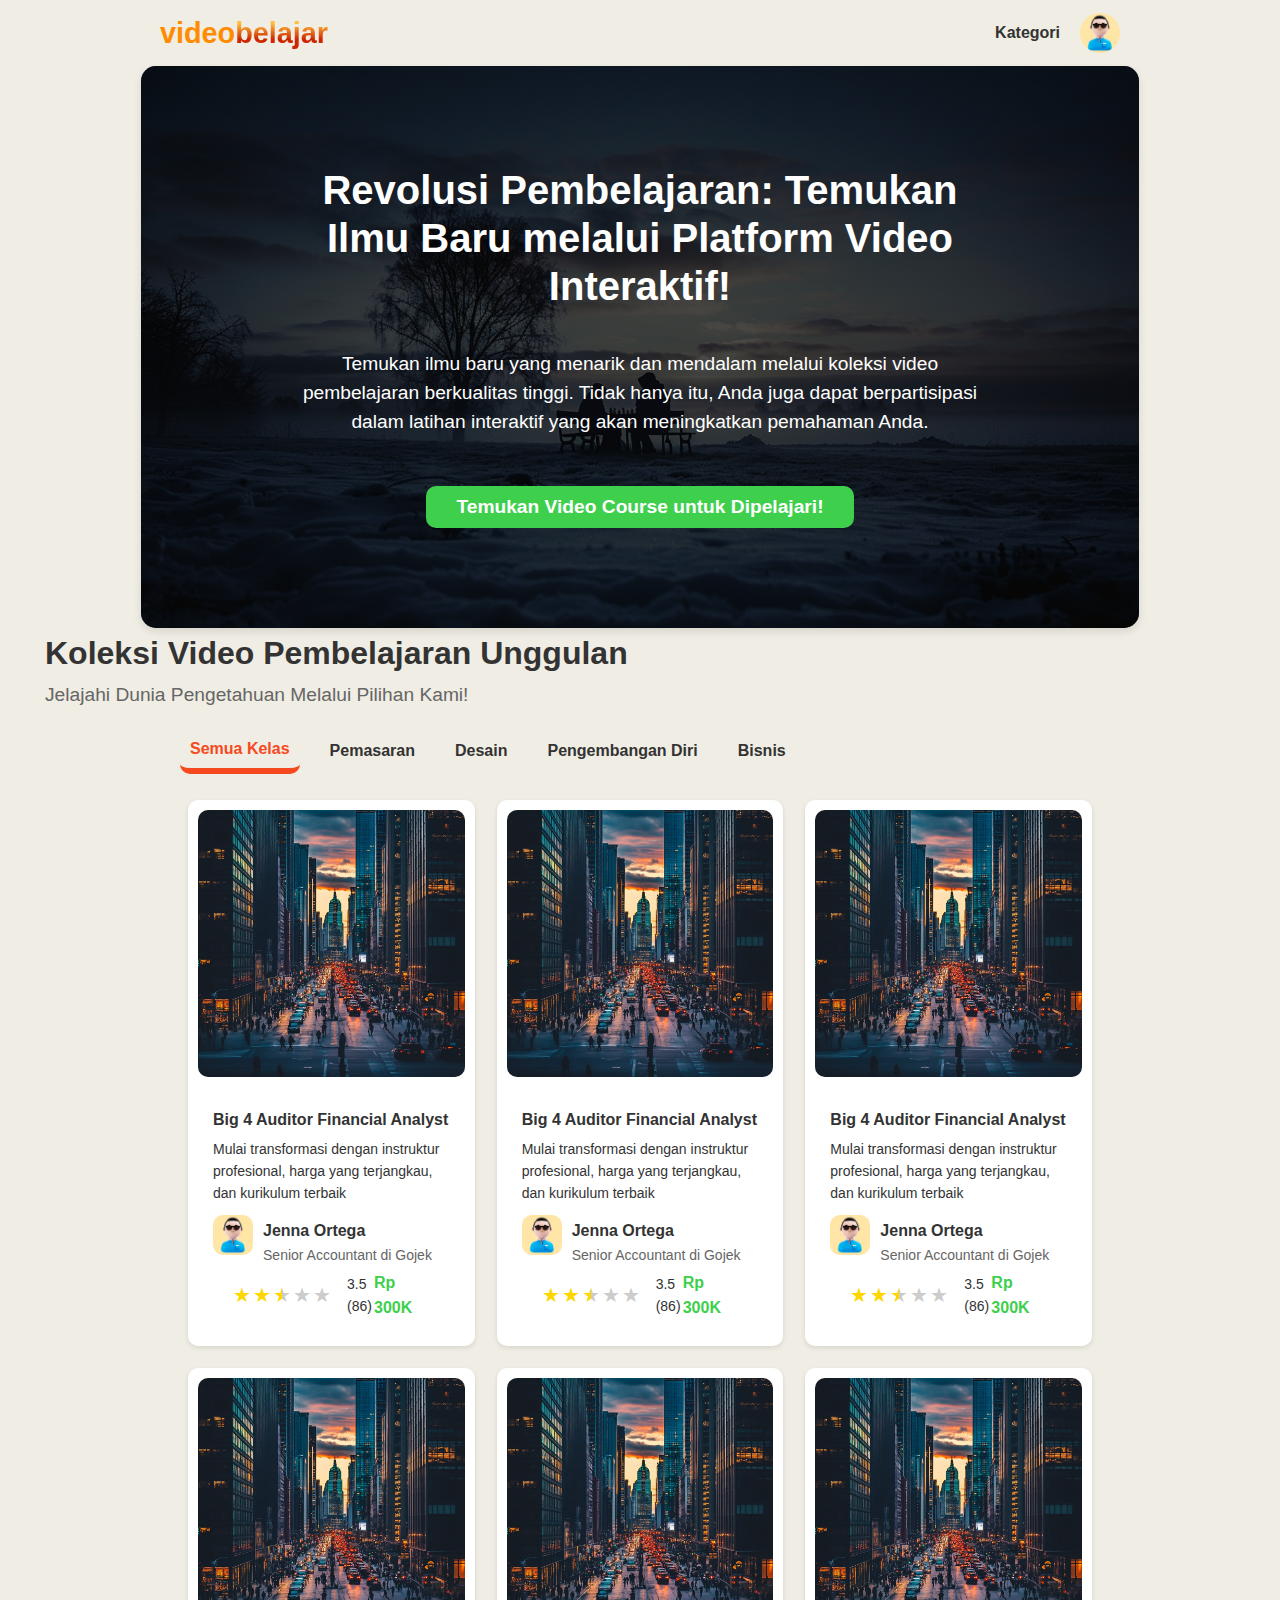
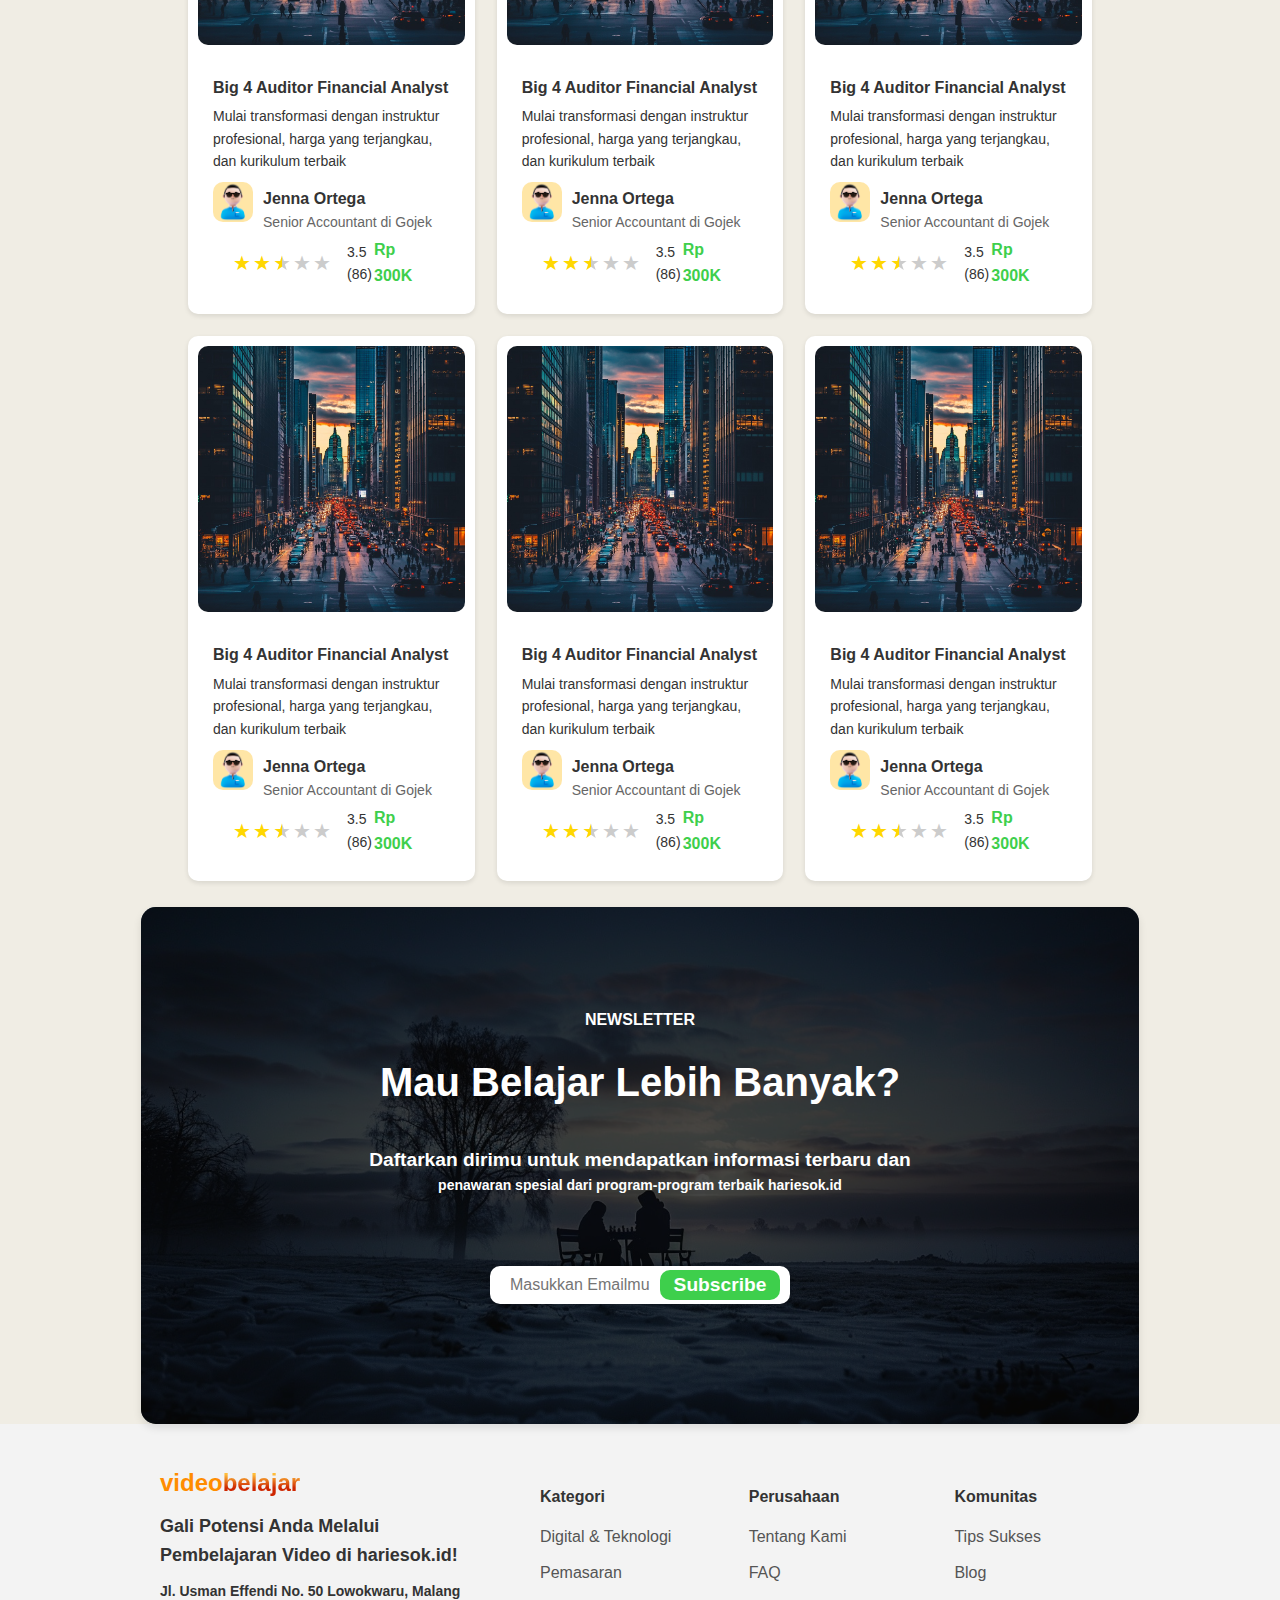
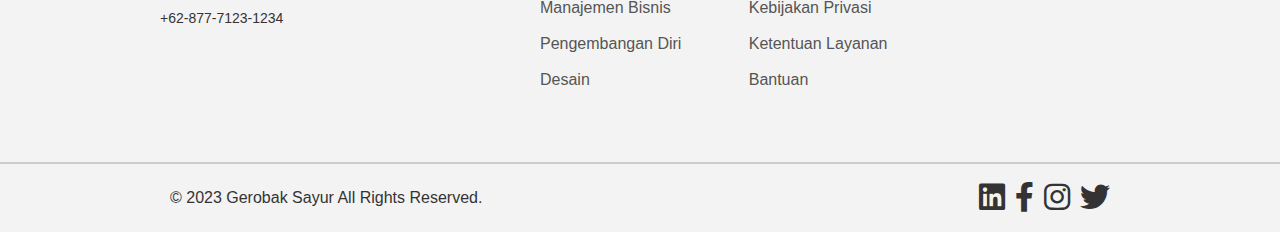
==== commit fccff7ab: "update tyle footer" ====
--- a/index.html
+++ b/index.html
@@ -13,7 +13,7 @@
       href="https://cdnjs.cloudflare.com/ajax/libs/font-awesome/6.0.0-beta3/css/all.min.css"
     />
     <link rel="stylesheet" href="/css/reset.css" />
-    <link rel="stylesheet" href="/cardsampel/style.css" />
+    <link rel="stylesheet" href="/css/style.css" />
   </head>
   <body>
     <!-- start Header -->
@@ -399,7 +399,6 @@
           </tr>
         </table>
       </div>
-
       <!-- Dropdown for mobile screens (and now also desktop) -->
       <div class="dropdown-menu">
         <details>
--- a/css/style.css
+++ b/css/style.css
@@ -0,0 +1,1253 @@
+* {
+  box-sizing: border-box;
+  margin: 0;
+  padding: 0;
+}
+
+body,
+html {
+  font-family: "Poppins", sans-serif;
+  line-height: 1.6;
+  color: #333;
+  background-color: #f0ede4;
+}
+
+/* Header start */
+header {
+  display: flex;
+  justify-content: space-between; /* Logo di kiri, nav di kanan */
+  align-items: center; /* Vertikal tengah */
+  padding: 10px 160px; /* Padding kanan dan kiri besar */
+  color: #ff8c00; /* Warna oranye untuk teks "video" */
+  gap: 20px;
+}
+
+.logo {
+  display: flex;
+  align-items: center;
+}
+
+.logo h1 {
+  font-size: 1.8rem;
+  font-weight: 700;
+  margin: 0;
+}
+
+.logo-2 {
+  color: #ffa500;
+  background: linear-gradient(to bottom, #ffbd3a 20%, #ce2600 70%);
+  -webkit-background-clip: text;
+  -webkit-text-fill-color: transparent;
+}
+
+nav {
+  display: flex;
+  align-items: center;
+  gap: 20px; /* Jarak antara kategori dan user icon */
+}
+
+.category {
+  text-decoration: none;
+  font-weight: 600;
+  color: #333;
+  font-size: 1rem;
+}
+
+.user-icon {
+  width: 40px;
+  height: 40px;
+  border-radius: 50%;
+  object-fit: cover;
+}
+
+.hamburger-menu {
+  display: none; /* Initially hidden, shown only on mobile */
+  flex-direction: column;
+  cursor: pointer;
+  margin-right: 20px;
+}
+
+.hamburger-menu span {
+  height: 3px;
+  width: 25px;
+  background-color: #333;
+  margin-bottom: 4px;
+  border-radius: 5px;
+}
+
+/* Responsive Design */
+@media (max-width: 768px) {
+  header {
+    justify-content: space-between;
+    padding: 20px 40px; /* Sesuaikan padding di layar kecil */
+  }
+
+  nav {
+    display: none; /* Hide nav on small screens */
+  }
+
+  .hamburger-menu {
+    display: flex; /* Show hamburger menu on small screens */
+  }
+}
+
+/* Image Section start */
+.background-container {
+  position: relative; /* Menetapkan posisi relatif untuk positioning overlay */
+  background-image: url("/icons/image0.jpg"); /* Ganti dengan path gambar */
+  background-size: cover;
+  background-position: center;
+  background-repeat: no-repeat;
+  padding: 100px 160px; /* Padding sama dengan header di desktop */
+  text-align: center;
+  color: white;
+  border-radius: 15px;
+  box-shadow: 0 4px 8px rgba(0, 0, 0, 0.1);
+  max-width: 1440px; /* Batasi lebar maksimum */
+  margin: 0 auto; /* Pusatkan kontainer di halaman */
+  display: flex;
+  flex-direction: column;
+  align-items: center;
+  justify-content: center;
+  width: 78%; /* Pastikan gambar tidak mentok */
+  gap: 20px;
+}
+
+/* Overlay Gelap */
+.background-container::before {
+  content: "";
+  position: absolute;
+  top: 0;
+  left: 0;
+  right: 0;
+  bottom: 0;
+  background-color: rgba(0, 0, 0, 0.7); /* Warna hitam dengan opasitas 50% */
+  border-radius: 15px; /* Menyesuaikan dengan border-radius dari container */
+}
+
+/* H1, Description, dan Button Styling */
+.background-container h1,
+.background-container h2,
+.background-container h3,
+.background-container p,
+.background-container .input-container,
+.background-container button,
+.background-container .email-input {
+  z-index: 99999; /* Teks/Button/Input harus muncul di atas overlay */
+}
+
+/* H1 Styling */
+.background-container h1 {
+  font-size: 2.5rem;
+  font-weight: 700;
+  margin-bottom: 20px;
+  line-height: 1.2;
+  color: #ffffff;
+  max-width: 1000px; /* Batasi lebar teks besar */
+}
+
+/* Description Styling */
+.background-container .description {
+  font-size: 1.2rem;
+  margin-bottom: 30px;
+  color: #ffffff;
+  max-width: 800px; /* Batasi lebar deskripsi */
+  margin-left: auto;
+  margin-right: auto;
+  line-height: 1.5;
+}
+
+/* Button Styling */
+.background-container button {
+  background-color: #3ecf4c;
+  color: white;
+  padding: 10px 30px;
+  font-size: 1.2rem;
+  font-weight: 700;
+  border: none;
+  border-radius: 10px;
+  cursor: pointer;
+  transition: background-color 0.3s ease, transform 0.3s ease;
+}
+
+/* Responsiveness */
+@media (max-width: 1024px) {
+  .background-container {
+    padding: 100px 80px; /* Sesuaikan padding di layar laptop 14 inch */
+    max-width: 1100px; /* Batasi lebar pada laptop */
+  }
+
+  .background-container h1 {
+    font-size: 2.2rem;
+  }
+
+  .background-container .description {
+    font-size: 1.1rem;
+  }
+
+  .background-container button {
+    font-size: 1rem;
+    padding: 12px 25px;
+  }
+}
+
+@media (max-width: 768px) {
+  .background-container {
+    padding: 60px 20px; /* Sesuaikan padding di layar kecil */
+    max-width: 100%; /* Maksimalkan lebar di layar kecil */
+  }
+
+  .background-container h1 {
+    font-size: 2rem;
+  }
+
+  .background-container .description {
+    font-size: 1rem;
+  }
+
+  .background-container button {
+    font-size: 1rem;
+    padding: 12px 25px;
+  }
+}
+
+@media (max-width: 480px) {
+  .background-container {
+    padding: 40px 20px; /* Sesuaikan padding di layar kecil */
+    max-width: 70%; /* Maksimalkan lebar */
+  }
+
+  .background-container h1 {
+    font-size: 1.8rem;
+  }
+
+  .background-container .description {
+    font-size: 0.9rem;
+  }
+
+  .background-container button {
+    font-size: 0.9rem;
+    padding: 10px 20px;
+  }
+}
+
+/* menu start */
+/* Mengatur layout dengan Flexbox */
+.container.menu {
+  margin-top: 10px;
+  display: flex;
+  justify-content: flex-start; /* Menyelaraskan konten ke kiri */
+  padding: 20 160px; /* Sesuaikan padding dengan header atau gambar */
+  max-width: 10px; /* Batasi lebar maksimum agar konten terpusat */
+  margin: 10 auto; /* Pusatkan kontainer */
+}
+
+/* Styling untuk Featured Products */
+.featured-products {
+  display: flex;
+  flex-direction: column; /* Menyusun elemen secara vertikal */
+  justify-content: flex-start; /* Menyelaraskan konten ke kiri */
+  padding: 20 160px; /* Sesuaikan padding dengan header atau gambar */
+  max-width: 1190px; /* Batasi lebar maksimum agar konten terpusat */
+  margin: 0 auto; /* Pusatkan kontainer */
+}
+
+.featured-products h2 {
+  font-size: 2rem;
+  font-weight: 700;
+}
+
+.featured-products p {
+  font-size: 1.2rem;
+  color: #666;
+}
+
+/* Styling untuk button-container */
+.button-container {
+  display: flex;
+  gap: 20px; /* Jarak antara tombol */
+  margin-top: 20px; /* Jarak atas antara tombol dan elemen sebelumnya */
+  margin-left: 180px;
+  padding: 0;
+}
+
+.button-container button {
+  background: none;
+  border: none;
+  color: #333;
+  font-size: 16px;
+  font-weight: bold;
+  padding: 10px 10px 10px 10px;
+  cursor: pointer;
+  border-bottom: 2px solid transparent;
+  transition: all 0.3s ease;
+}
+
+.button-container button.active {
+  color: #f64920;
+  border-bottom: 6px solid #f64920;
+  border-radius: 10px 10px 10px 10px;
+}
+
+.button-container button:hover {
+  color: #f64920;
+  border-bottom: 10px solid #f64920;
+  border-radius: 10px 10px 10px 10px;
+}
+
+/* Responsif untuk tampilan layar kecil */
+@media (max-width: 768px) {
+  .container.menu {
+    padding: 0 20px; /* Sesuaikan padding di layar kecil */
+    flex-direction: column; /* Menyusun elemen secara vertikal */
+    justify-content: flex-start; /* Menyelaraskan konten ke kiri */
+  }
+  .featured-products h2 {
+    font-size: 1.5rem;
+    display: flex;
+    max-width: 1440px; /* Batasi lebar maksimum agar konten terpusat */
+    margin-left: 40px;
+  }
+
+  .featured-products p {
+    font-size: 1rem;
+    padding: 20 160px; /* Sesuaikan padding dengan header atau gambar */
+    max-width: 1440px; /* Batasi lebar maksimum agar konten terpusat */
+    margin-left: 40px;
+  }
+
+  .button-container {
+    gap: 10px; /* Jarak tombol lebih kecil pada layar kecil */
+    margin-left: 40px;
+  }
+
+  .button-container button {
+    padding: 8px 15px;
+    font-size: 14px;
+  }
+}
+
+/* menu end */
+/* card start */
+.container {
+  display: flex;
+  flex-wrap: wrap;
+  justify-content: center; /* Pastikan elemen berada di tengah */
+  padding: 20px 150px;
+  gap: 10px; /* Jarak antara kartu */
+}
+/* Card Styling */
+.card {
+  background-color: #fff;
+  box-shadow: 0 2px 5px rgba(0, 0, 0, 0.1);
+  border-radius: 10px;
+  overflow: hidden;
+  margin: 6px;
+  width: calc(
+    33.333% - 40px
+  ); /* 3 kartu per baris di tampilan desktop, dengan jarak antar kartu */
+  transition: transform 0.3s ease, box-shadow 0.3s ease;
+  display: flex;
+  flex-direction: column;
+  padding: 10px;
+}
+.card:hover {
+  transform: scale(1.05);
+  box-shadow: 0 4px 10px rgba(0, 0, 0, 0.2);
+}
+
+.card img {
+  width: 100%;
+  height: auto;
+  border-radius: 10px;
+  margin-bottom: 15px; /* Jarak antara gambar dan konten */
+}
+
+.content {
+  display: flex;
+  flex-direction: column;
+  justify-content: space-between;
+  padding: 15px;
+  flex: 1;
+}
+
+h3 {
+  margin-bottom: 5px;
+  font-size: 16px;
+  font-weight: bold;
+}
+
+p {
+  font-size: 14px;
+}
+
+.hide-on-small {
+  display: block;
+}
+
+@media (max-width: 624px) {
+  .hide-on-small {
+    display: none;
+  }
+}
+
+.instructor {
+  display: flex;
+  align-items: center;
+  margin-top: 10px;
+}
+
+.instructor img {
+  width: 40px;
+  height: 40px;
+  border-radius: 10px;
+  object-fit: cover;
+  margin-right: 10px;
+}
+
+.user-info {
+  display: flex;
+  flex-direction: column;
+}
+
+.user-info strong {
+  font-size: 16px;
+  font-weight: bold;
+}
+
+.user-info span {
+  font-size: 14px;
+  color: #666;
+}
+
+/* Menata rating dan harga */
+.rating-price-container {
+  display: flex;
+  justify-content: space-between; /* Mengatur rating di kiri dan harga di kanan */
+  align-items: center;
+  margin: 0 20px; /* Jarak horizontal dari tepi card */
+}
+
+/* Gaya untuk rating */
+.rating {
+  display: flex;
+  align-items: center;
+  gap: 8px; /* Jarak antara bintang dan teks rating */
+  font-family: "DM Sans", sans-serif;
+  font-size: 14px;
+  font-weight: 500;
+  color: #ee2323;
+}
+
+/* Gaya untuk bintang rating */
+.stars {
+  display: flex;
+  gap: 2px;
+}
+
+.star {
+  font-size: 20px;
+}
+
+.filled {
+  color: #ffd700; /* Warna emas untuk bintang */
+}
+
+.half-filled {
+  background: linear-gradient(
+    to right,
+    #ffd700 50%,
+    #ccc 50%
+  ); /* Setengah kuning, setengah abu-abu */
+  -webkit-background-clip: text;
+  -webkit-text-fill-color: transparent;
+  position: relative;
+}
+
+.empty {
+  color: #ccc; /* Warna abu-abu untuk bintang kosong */
+}
+
+/* Gaya untuk teks rating */
+.text {
+  font-size: 14px;
+  margin-left: 8px; /* Jarak antara bintang dan teks rating */
+  color: #333;
+}
+
+/* Gaya untuk harga */
+.price {
+  font-size: 16px;
+  font-weight: bold;
+  color: #3ecf4c;
+  margin-left: auto; /* Menyelaraskan harga ke kanan */
+}
+
+/* Responsif untuk tablet */
+@media (max-width: 1024px) {
+  .container {
+    padding: 10px 25px; /* Kurangi padding untuk layar tablet */
+  }
+  .card {
+    width: calc(100% - 10px); /* 2 kartu per baris di tampilan tablet */
+  }
+}
+/* Responsif untuk hp */
+@media (max-width: 768px) {
+  .container {
+    padding: 10px 20px;
+  }
+  .card {
+    flex-direction: row;
+    align-items: center;
+    width: 100%;
+  }
+
+  .card img {
+    width: 30%;
+  }
+
+  .content {
+    width: 70%;
+    padding: 15px;
+  }
+
+  .instructor img {
+    width: 36px;
+    height: 36px;
+  }
+
+  .user-info strong {
+    font-size: 14px; /* Ukuran font untuk nama di tampilan tablet */
+  }
+
+  .user-info span {
+    font-size: 12px; /* Ukuran font untuk deskripsi di tampilan tablet */
+  }
+}
+
+@media (max-width: 480px) {
+  .card {
+    width: 100%; /* 1 kartu per baris di tampilan ponsel */
+  }
+
+  .card img {
+    width: 100%; /* Memastikan gambar memenuhi lebar kartu di tampilan ponsel */
+  }
+
+  .instructor img {
+    width: 30px; /* Ukuran gambar di tampilan ponsel */
+    height: 30px; /* Ukuran gambar di tampilan ponsel */
+  }
+
+  .user-info strong {
+    font-size: 12px; /* Ukuran font untuk nama di tampilan ponsel */
+  }
+
+  .user-info span {
+    font-size: 10px; /* Ukuran font untuk deskripsi di tampilan ponsel */
+  }
+
+  h3 {
+    font-size: 14px; /* Ukuran font untuk h3 di tampilan ponsel */
+  }
+
+  p {
+    font-size: 12px; /* Ukuran font untuk p di tampilan ponsel */
+  }
+}
+
+.input-container {
+  position: relative;
+  display: flex;
+  align-items: center; /* Tengah secara vertikal */
+  background: white; /* Latar belakang putih untuk container */
+  border-radius: 10px; /* Border-radius yang lebih bulat */
+  overflow: hidden; /* Sembunyikan overflow */
+  width: 300px; /* Lebar wadah input */
+  box-shadow: 0 2px 5px rgba(0, 0, 0, 0.1); /* Bayangan kotak untuk estetika */
+  margin: 20px; /* Marginal untuk kontainer */
+}
+
+/* Email Input Styling */
+.email-input {
+  flex-grow: 1; /* Biarkan input mengambil ruang maksimal */
+  border: none; /* Tidak ada border */
+  outline: none; /* Hilangkan outline saat fokus */
+  padding: 10px 20px; /* Padding yang cukup untuk kenyamanan */
+  border-radius: 20px; /* Radius sama dengan container untuk kesinambungan visual */
+  font-size: 16px; /* Ukuran font yang sesuai */
+  width: 100%;
+}
+
+/* Button Styling */
+.subscribe-button {
+  position: absolute; /* Posisikan secara absolut terhadap container */
+  right: 10px; /* Jarak dari sisi kanan */
+  top: 50%; /* Pusatkan tombol secara vertikal */
+  transform: translateY(-50%); /* Pusatkan tombol dengan benar */
+  height: 30px; /* Tinggi tombol lebih besar untuk aksesibilitas */
+  width: 120px; /* Lebar tombol untuk menampung teks dengan baik */
+  background-color: #ffbd3a;
+  border: none;
+  border-radius: 10px; /* Radius yang membuat tombol bulat */
+  cursor: pointer;
+  font-weight: bold; /* Teks tebal */
+  text-align: center;
+  line-height: 40px; /* Menyelaraskan teks vertikal di tengah */
+  overflow: visible;
+  display: flex; /* Flexbox untuk penyelarasan teks */
+  align-items: center; /* Tengah secara vertikal */
+  justify-content: center; /* Tengah secara horizontal */
+}
+
+.subscribe-button:hover {
+  background-color: #e69500; /* Warna saat hover */
+}
+/* Media Query untuk Tampilan Responsif pada Layar Kecil */
+@media (max-width: 768px) {
+  .input-container {
+    width: 90%; /* Lebar container lebih kecil untuk layar kecil */
+    margin: 10px auto; /* Mengatur margin agar lebih kecil dan center di layar kecil */
+  }
+
+  .email-input {
+    padding: 8px 15px; /* Padding yang lebih kecil untuk layar kecil */
+    font-size: 14px; /* Ukuran font yang lebih kecil */
+  }
+
+  .subscribe-button {
+    background-color: #e69500;
+    width: 70%; /* Lebar tombol 70% dari container untuk layar kecil */
+    height: 35px; /* Tinggi tombol yang lebih kecil untuk layar kecil */
+    margin-top: 10px; /* Jarak atas untuk memisahkan dari input */
+    font-size: 14px; /* Ukuran font yang lebih kecil untuk tombol */
+  }
+}
+/* Styling untuk menu info */
+.menu-info {
+  display: flex;
+  justify-content: space-between;
+  align-items: flex-start;
+  padding: 40px 160px;
+  background-color: #f3f3f3;
+  color: #333;
+  font-family: Arial, sans-serif;
+}
+
+.logo-and-info {
+  flex: 1;
+  padding-right: 20px;
+}
+
+.logo-and-info h1 {
+  font-size: 24px;
+  margin: 0;
+}
+
+.logo-2 {
+  color: #ff5722;
+}
+
+.logo-and-info h4 {
+  font-size: 18px;
+  margin: 10px 0;
+}
+
+.logo-and-info h6 {
+  font-size: 14px;
+  margin: 5px 0;
+}
+
+.logo-and-info p {
+  font-size: 14px;
+  margin: 0;
+}
+
+/* Table container */
+.table-container {
+  width: 100%;
+  max-width: 600px;
+  margin: 0 auto;
+  padding: 20px;
+  font-family: Arial, sans-serif;
+}
+
+table {
+  width: 100%;
+  border-collapse: collapse;
+}
+
+th {
+  text-align: left;
+  padding-bottom: 15px;
+  font-weight: bold;
+  color: #333;
+}
+
+td {
+  padding-bottom: 10px;
+  color: #555;
+  line-height: 1.6;
+}
+
+td,
+th {
+  padding-right: 40px;
+}
+
+tr:hover td {
+  color: #000;
+}
+
+/* Dropdown styling */
+.dropdown-menu {
+  display: none; /* Hide dropdown by default */
+}
+
+/* Style for summary with dropdown arrow */
+details summary {
+  font-size: 18px;
+  font-weight: bold;
+  margin-bottom: 10px;
+  cursor: pointer;
+  display: flex;
+  justify-content: space-between;
+  align-items: center;
+  padding: 0px 10px 90 90px;
+  border-bottom: 0px solid #ccc;
+  margin-right: 10px;
+}
+
+/* Right arrow for closed dropdown */
+details summary::after {
+  content: "\003E"; /* Unicode for right arrow */
+  font-size: 20px; /* Adjusted font size for a thinner arrow */
+  color: rgba(58, 53, 65, 0.54);
+  margin-left: 10px;
+}
+
+/* Left arrow when dropdown is open */
+details[open] summary::after {
+  content: "\003C"; /* Unicode for left arrow */
+  font-size: px; /* Adjusted font size for a thinner arrow */
+  color: rgba(58, 53, 65, 0.54);
+}
+
+/* Styling the dropdown content */
+details ul {
+  padding-left: 20px;
+  margin-top: 10px;
+  list-style-type: none;
+}
+
+details ul li {
+  margin-bottom: 5px;
+}
+
+/* Media Query for Tablet and Mobile */
+@media (max-width: 768px) {
+  .menu-info {
+    flex-direction: column;
+    padding: 20px;
+  }
+
+  .logo-and-info {
+    padding-right: 0;
+    margin-bottom: 20px;
+  }
+
+  .table-container {
+    display: none; /* Hide the table on mobile and tablet */
+  }
+
+  .dropdown-menu {
+    display: block; /* Show dropdown menu on mobile and tablet */
+  }
+}
+
+/* footer start style */
+/* Styling untuk menu info */
+.menu-info {
+  display: flex;
+  justify-content: space-between;
+  align-items: flex-start;
+  padding: 40px 160px;
+  background-color: #f3f3f3;
+  color: #333;
+  font-family: Arial, sans-serif;
+}
+
+.logo-and-info {
+  flex: 1;
+  padding-right: 20px;
+}
+
+.logo-and-info h1 {
+  font-size: 24px;
+  margin: 0;
+}
+
+.logo-2 {
+  color: #ff5722;
+}
+
+.logo-and-info h4 {
+  font-size: 18px;
+  margin: 10px 0;
+}
+
+.logo-and-info h6 {
+  font-size: 14px;
+  margin: 5px 0;
+}
+
+.logo-and-info p {
+  font-size: 14px;
+  margin: 0;
+}
+
+/* Table container */
+.table-container {
+  width: 100%;
+  max-width: 600px;
+  margin: 0 auto;
+  padding: 20px;
+  font-family: Arial, sans-serif;
+}
+
+table {
+  width: 100%;
+  border-collapse: collapse;
+}
+
+th {
+  text-align: left;
+  padding-bottom: 15px;
+  font-weight: bold;
+  color: #333;
+}
+
+td {
+  padding-bottom: 10px;
+  color: #555;
+  line-height: 1.6;
+}
+
+td,
+th {
+  padding-right: 40px;
+}
+
+tr:hover td {
+  color: #000;
+}
+
+/* Dropdown styling */
+.dropdown-menu {
+  display: none; /* Hide dropdown by default */
+}
+
+/* Style for summary with dropdown arrow */
+details summary {
+  font-size: 18px;
+  margin-bottom: 10px;
+  cursor: pointer;
+  display: flex;
+  justify-content: space-between;
+  align-items: center;
+  padding: 10px 15px; /* Adjust padding to create space around content */
+  border-bottom: 1px solid #ccc;
+  position: relative; /* Ensure that the pseudo-element is positioned correctly */
+}
+
+/* Right arrow for closed dropdown */
+details summary::after {
+  content: "\003E"; /* Unicode for right arrow */
+  font-size: 20px; /* Adjusted font size */
+  color: rgba(58, 53, 65, 0.54);
+  margin-left: 10px;
+  position: absolute; /* Position the arrow absolutely */
+  right: 15px; /* Distance from the right edge */
+}
+
+/* Left arrow when dropdown is open */
+details[open] summary::after {
+  content: "\003C"; /* Unicode for left arrow */
+  font-size: 20px; /* Adjusted font size */
+  color: rgba(58, 53, 65, 0.54);
+  right: 15px; /* Keep the same distance from the right edge */
+}
+
+/* Styling the dropdown content */
+details ul {
+  padding-left: 20px;
+  margin-top: 10px;
+  list-style-type: none;
+}
+
+details ul li {
+  margin-bottom: 5px;
+}
+
+/* Media Query for Tablet and Mobile */
+@media (max-width: 768px) {
+  .menu-info {
+    flex-direction: column;
+    padding: 20px;
+  }
+
+  .logo-and-info {
+    padding-right: 0;
+    margin-bottom: 20px;
+  }
+
+  .table-container {
+    display: none; /* Hide the table on mobile and tablet */
+  }
+
+  .dropdown-menu {
+    display: block; /* Show dropdown menu on mobile and tablet */
+  }
+}
+
+/* Styling untuk social icons */
+/* Styling untuk menu info */
+.menu-info {
+  display: flex;
+  justify-content: space-between;
+  align-items: flex-start;
+  padding: 40px 200px;
+  background-color: #f3f3f3;
+  color: #333;
+  font-family: Arial, sans-serif;
+}
+
+.logo-and-info {
+  flex: 1;
+  padding-right: 20px;
+}
+
+.logo-and-info h1 {
+  font-size: 24px;
+  margin: 0;
+  color: #ff8c00; /* Warna oranye untuk teks "video" */
+}
+
+.logo-2 {
+  color: #ff5722;
+}
+
+.logo-and-info h4 {
+  font-size: 18px;
+  margin: 10px 0;
+}
+
+.logo-and-info h6 {
+  font-size: 14px;
+  margin: 5px 0;
+}
+
+.logo-and-info p {
+  font-size: 14px;
+  margin: 0;
+}
+
+/* Table container */
+.table-container {
+  width: 100%;
+  max-width: 600px;
+  margin: 0 auto;
+  padding: 20px;
+  font-family: Arial, sans-serif;
+}
+
+table {
+  width: 100%;
+  border-collapse: collapse;
+}
+
+th {
+  text-align: left;
+  padding-bottom: 15px;
+  font-weight: bold;
+  color: #333;
+}
+
+td {
+  padding-bottom: 10px;
+  color: #555;
+  line-height: 1.6;
+}
+
+td,
+th {
+  padding-right: 40px;
+}
+
+tr:hover td {
+  color: #000;
+}
+
+/* Dropdown styling */
+.dropdown-menu {
+  display: none; /* Hide dropdown by default */
+}
+
+/* Style for summary with dropdown arrow */
+details summary {
+  font-size: 18px;
+  margin-bottom: 200px;
+  cursor: pointer;
+  display: flex;
+  justify-content: space-between;
+  align-items: center;
+  padding: 10px 15px; /* Adjust padding to create space around content */
+  border-bottom: 1px solid #ccc;
+  position: relative; /* Ensure that the pseudo-element is positioned correctly */
+}
+
+/* Right arrow for closed dropdown */
+details summary::after {
+  content: "\003E"; /* Unicode for right arrow */
+  font-size: 20px; /* Adjusted font size */
+  color: rgba(58, 53, 65, 0.54);
+  margin-left: 10px;
+  position: absolute; /* Position the arrow absolutely */
+  right: 15px; /* Distance from the right edge */
+}
+
+/* Left arrow when dropdown is open */
+details[open] summary::after {
+  content: "\003C"; /* Unicode for left arrow */
+  font-size: 20px; /* Adjusted font size */
+  color: rgba(58, 53, 65, 0.54);
+  right: 15px; /* Keep the same distance from the right edge */
+}
+
+/* Styling the dropdown content */
+details ul {
+  padding-left: 20px;
+  margin-top: 10px;
+  list-style-type: none;
+}
+
+details ul li {
+  margin-bottom: 5px;
+}
+
+/* Media Query untuk Tablet dan Mobile */
+@media (max-width: 768px) {
+  .menu-info {
+    flex-direction: column;
+    padding: 20px;
+  }
+
+  .logo-and-info {
+    padding-right: 0;
+    margin-bottom: 20px;
+  }
+
+  .table-container {
+    display: none;
+  }
+
+  .dropdown-menu {
+    display: block;
+  }
+}
+
+/* Styling untuk menu info */
+.menu-info {
+  display: flex;
+  justify-content: space-between;
+  align-items: flex-start;
+  padding: 40px 160px;
+  background-color: #f3f3f3;
+  color: #333;
+  font-family: Arial, sans-serif;
+  border-bottom: 1px solid #ccc;
+}
+
+.logo-and-info {
+  flex: 1;
+  padding-right: 20px;
+}
+
+.logo-and-info h1 {
+  font-size: 24px;
+  margin: 0;
+}
+
+.logo-2 {
+  color: #ff5722;
+}
+
+.logo-and-info h4 {
+  font-size: 18px;
+  margin: 10px 0;
+}
+
+.logo-and-info h6 {
+  font-size: 14px;
+  margin: 5px 0;
+}
+
+.logo-and-info p {
+  font-size: 14px;
+  margin: 0;
+}
+
+/* Table container */
+.table-container {
+  width: 100%;
+  max-width: 600px;
+  margin: 0 auto;
+  padding: 20px;
+  font-family: Arial, sans-serif;
+}
+
+table {
+  width: 100%;
+  border-collapse: collapse;
+}
+
+th {
+  text-align: left;
+  padding-bottom: 15px;
+  font-weight: bold;
+  color: #333;
+}
+
+td {
+  padding-bottom: 10px;
+  color: #555;
+  line-height: 1.6;
+}
+
+td,
+th {
+  padding-right: 40px;
+}
+
+tr:hover td {
+  color: #000;
+}
+
+/* Dropdown styling */
+.dropdown-menu {
+  display: none; /* Hide dropdown by default */
+}
+
+/* Style for summary with dropdown arrow */
+details summary {
+  font-size: 18px;
+  margin-bottom: 10px;
+  cursor: pointer;
+  display: flex;
+  justify-content: space-between;
+  align-items: center;
+  padding: 10px 15px; /* Adjust padding to create space around content */
+  border-bottom: 1px solid #ccc;
+  position: relative; /* Ensure that the pseudo-element is positioned correctly */
+}
+
+/* Right arrow for closed dropdown */
+details summary::after {
+  content: "\003E"; /* Unicode for right arrow */
+  font-size: 20px; /* Adjusted font size */
+  color: rgba(58, 53, 65, 0.54);
+  margin-left: 10px;
+  position: absolute; /* Position the arrow absolutely */
+  right: 15px; /* Distance from the right edge */
+}
+
+/* Left arrow when dropdown is open */
+details[open] summary::after {
+  content: "\003C"; /* Unicode for left arrow */
+  font-size: 20px; /* Adjusted font size */
+  color: rgba(58, 53, 65, 0.54);
+  right: 15px; /* Keep the same distance from the right edge */
+}
+
+/* Styling the dropdown content */
+details ul {
+  padding-left: 20px;
+  margin-top: 10px;
+  list-style-type: none;
+}
+
+details ul li {
+  margin-bottom: 5px;
+}
+
+/* Media Query untuk Tablet dan Mobile */
+@media (max-width: 768px) {
+  .menu-info {
+    flex-direction: column;
+    padding: 20px;
+  }
+
+  .logo-and-info {
+    padding-right: 0;
+    margin-bottom: 20px;
+  }
+
+  .table-container {
+    display: none; /* Hide the table on mobile and tablet */
+  }
+
+  .dropdown-menu {
+    display: block; /* Show dropdown menu on mobile and tablet */
+  }
+}
+.social-icons {
+  border-top: 1px solid #ccc;
+  display: flex;
+  justify-content: space-between;
+  align-items: center;
+  padding: 10px 170px;
+  background-color: #f3f3f3;
+  font-family: Arial, sans-serif;
+}
+
+.social-icons p {
+  margin: 0;
+  font-size: 16px;
+  color: #333;
+  margin-right: 20px;
+}
+
+.icon-group {
+  display: flex;
+  gap: 10px;
+}
+
+.social-icon {
+  color: #333;
+  text-decoration: none;
+  font-size: 30px;
+}
+
+.social-icon:hover {
+  color: #ff5722;
+}
+
+/* Media Query untuk layar kecil */
+@media (max-width: 768px) {
+  .social-icons {
+    padding: 10px; /* Mengurangi padding pada layar kecil */
+    flex-direction: column; /* Memastikan ikon sosial dan teks hak cipta ditata dalam kolom */
+  }
+
+  .social-icons p {
+    margin-top: 5px; /* Jarak atas untuk teks hak cipta agar berada di bawah ikon */
+  }
+
+  .icon-group {
+    justify-content: left;
+    margin-right: 170px;
+    order: -1; /* Menempatkan ikon di atas teks hak cipta */
+    margin-bottom: 10px; /* Menambahkan jarak bawah untuk memisahkan dengan teks hak cipta */
+  }
+}
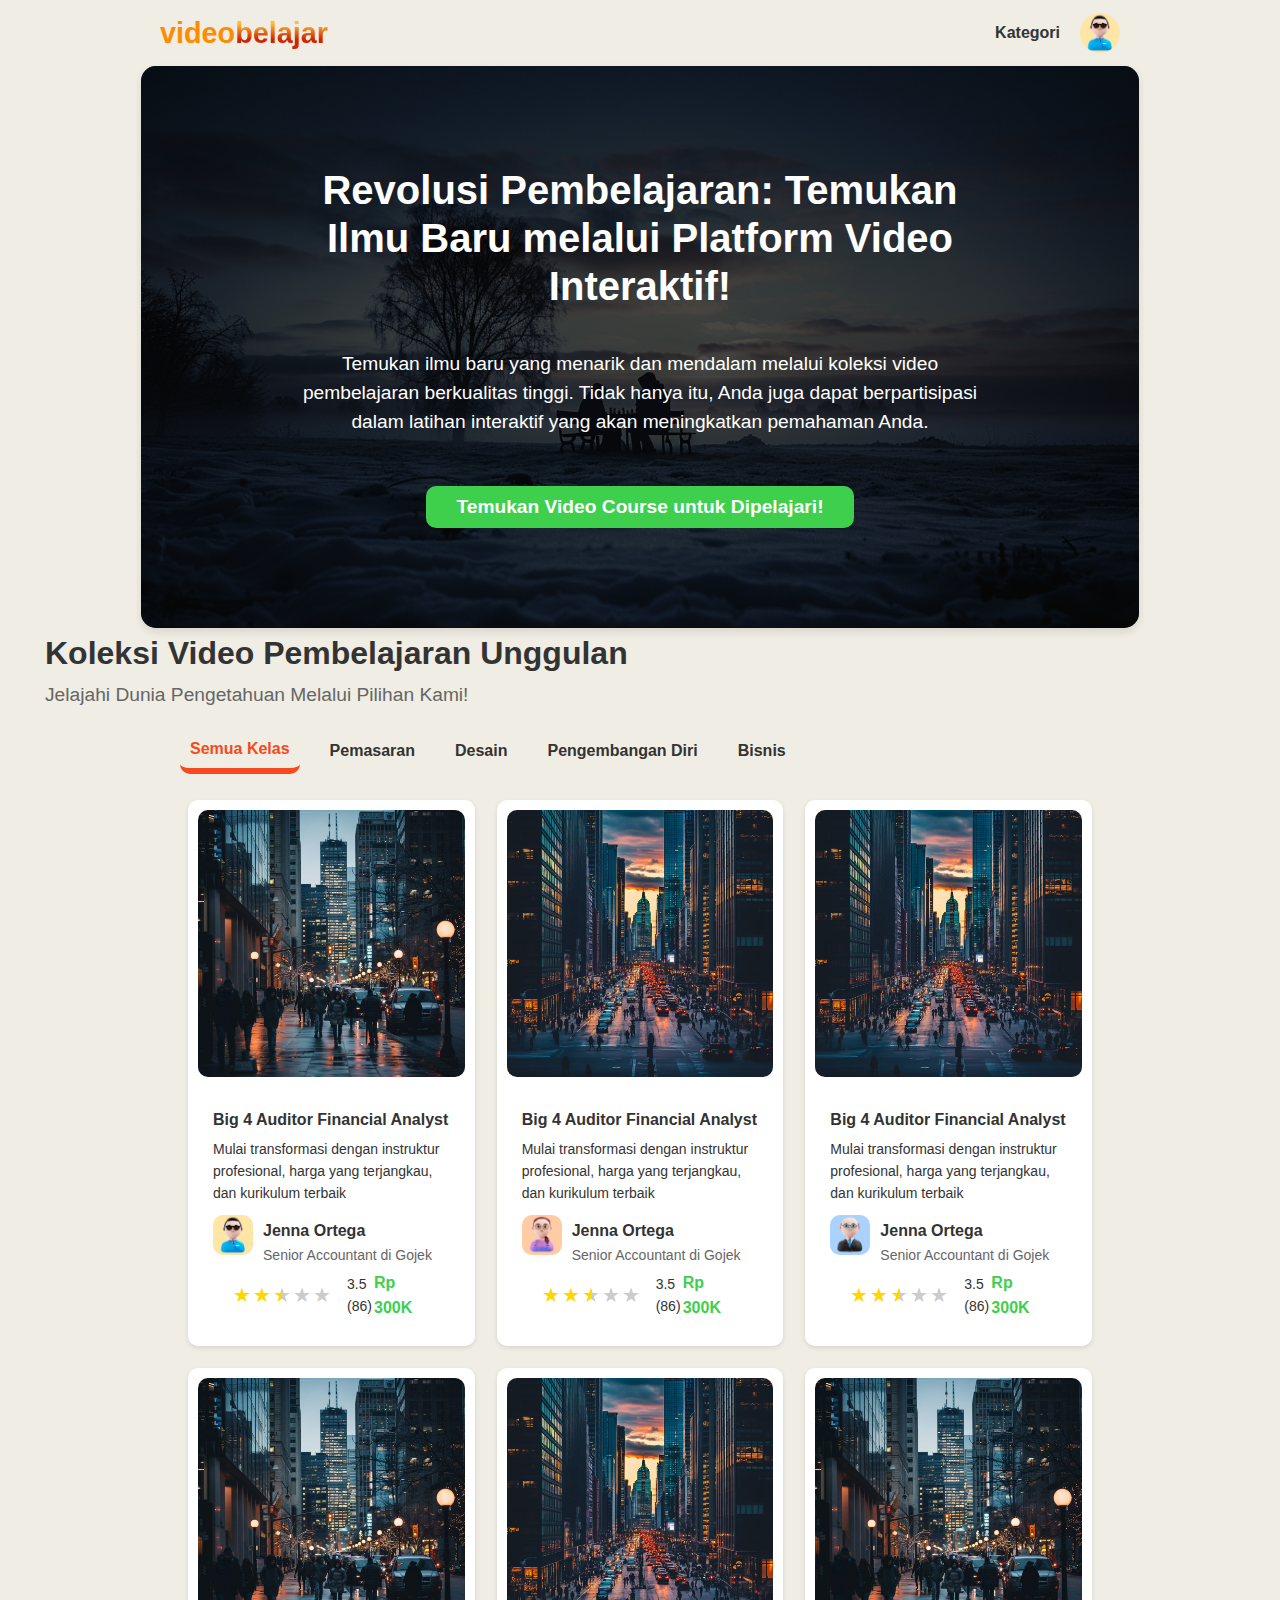
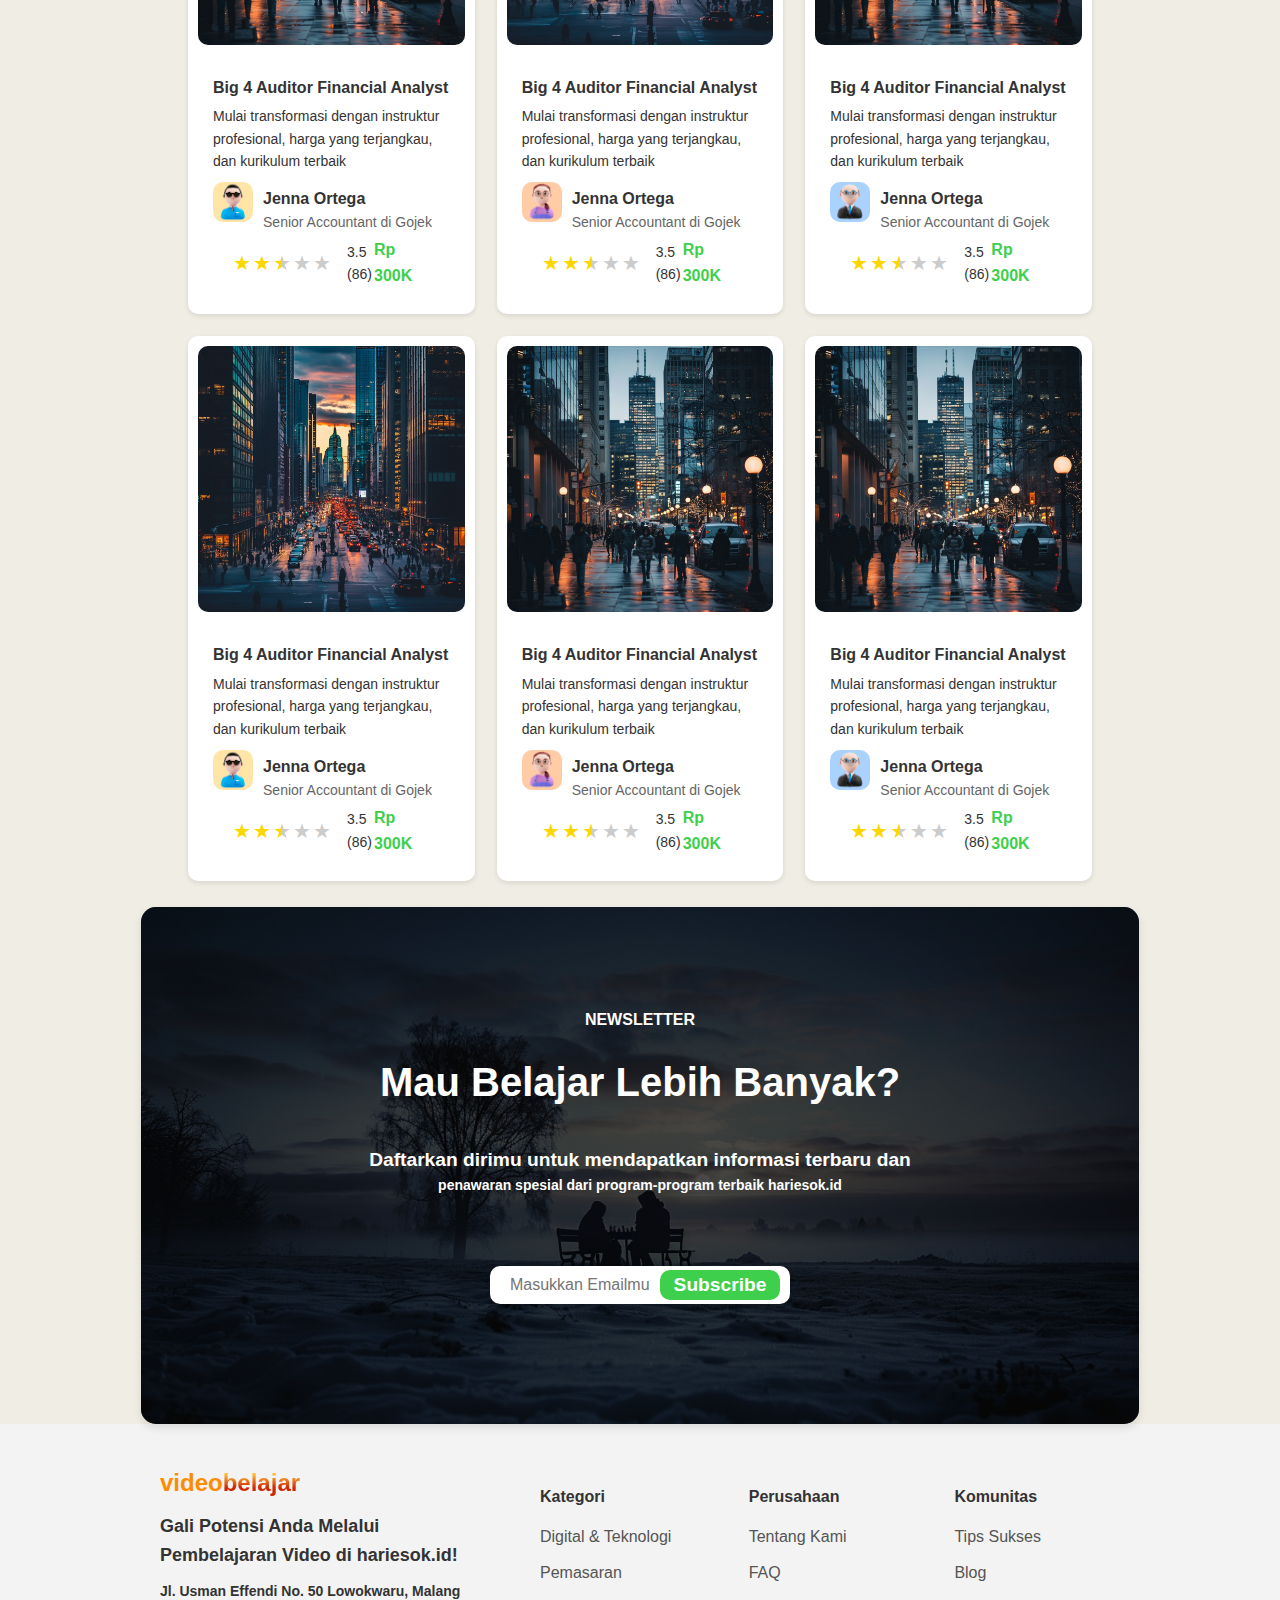
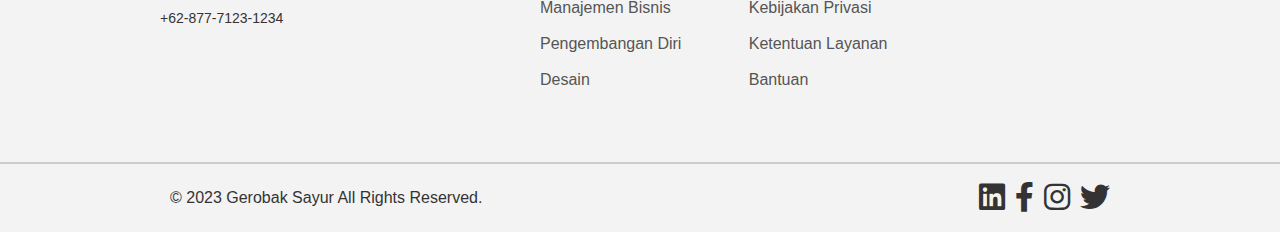
==== commit 394771f4: "update connect" ====
--- a/index.html
+++ b/index.html
@@ -69,6 +69,36 @@
     <!-- Featured Products -->
     <div class="container">
       <div class="card">
+        <img src="/icons/image2.jpg" alt="Course Image" />
+        <div class="content">
+          <h3>Big 4 Auditor Financial Analyst</h3>
+          <p class="hide-on-small">
+            Mulai transformasi dengan instruktur profesional, harga yang
+            terjangkau, dan kurikulum terbaik
+          </p>
+          <div class="instructor">
+            <img src="/icons/user.jpg" alt="Jenna Ortega" />
+            <div class="user-info">
+              <strong>Jenna Ortega</strong>
+              <span>Senior Accountant di Gojek</span>
+            </div>
+          </div>
+          <div class="rating-price-container">
+            <div class="rating">
+              <div class="stars">
+                <span class="star filled">★</span>
+                <span class="star filled">★</span>
+                <span class="star half-filled">★</span>
+                <span class="star empty">★</span>
+                <span class="star empty">★</span>
+              </div>
+              <div class="text">3.5 (86)</div>
+            </div>
+            <div class="price">Rp 300K</div>
+          </div>
+        </div>
+      </div>
+      <div class="card">
         <img src="/icons/image1.jpg" alt="Course Image" />
         <div class="content">
           <h3>Big 4 Auditor Financial Analyst</h3>
@@ -77,6 +107,66 @@
             terjangkau, dan kurikulum terbaik
           </p>
           <div class="instructor">
+            <img src="/icons/user1.jpg" alt="Jenna Ortega" />
+            <div class="user-info">
+              <strong>Jenna Ortega</strong>
+              <span>Senior Accountant di Gojek</span>
+            </div>
+          </div>
+          <div class="rating-price-container">
+            <div class="rating">
+              <div class="stars">
+                <span class="star filled">★</span>
+                <span class="star filled">★</span>
+                <span class="star half-filled">★</span>
+                <span class="star empty">★</span>
+                <span class="star empty">★</span>
+              </div>
+              <div class="text">3.5 (86)</div>
+            </div>
+            <div class="price">Rp 300K</div>
+          </div>
+        </div>
+      </div>
+      <div class="card">
+        <img src="/icons/image1.jpg" alt="Course Image" />
+        <div class="content">
+          <h3>Big 4 Auditor Financial Analyst</h3>
+          <p class="hide-on-small">
+            Mulai transformasi dengan instruktur profesional, harga yang
+            terjangkau, dan kurikulum terbaik
+          </p>
+          <div class="instructor">
+            <img src="/icons/user2.jpg" alt="Jenna Ortega" />
+            <div class="user-info">
+              <strong>Jenna Ortega</strong>
+              <span>Senior Accountant di Gojek</span>
+            </div>
+          </div>
+          <div class="rating-price-container">
+            <div class="rating">
+              <div class="stars">
+                <span class="star filled">★</span>
+                <span class="star filled">★</span>
+                <span class="star half-filled">★</span>
+                <span class="star empty">★</span>
+                <span class="star empty">★</span>
+              </div>
+              <div class="text">3.5 (86)</div>
+            </div>
+            <div class="price">Rp 300K</div>
+          </div>
+        </div>
+      </div>
+      <div class="card">
+        <img src="/icons/image2.jpg" alt="Course Image" />
+        <div class="content">
+          <h3>Big 4 Auditor Financial Analyst</h3>
+          <p class="hide-on-small">
+            Mulai transformasi dengan instruktur profesional, harga yang
+            terjangkau, dan kurikulum terbaik
+          </p>
+          <div class="instructor">
             <img src="/icons/user.jpg" alt="Jenna Ortega" />
             <div class="user-info">
               <strong>Jenna Ortega</strong>
@@ -107,6 +197,66 @@
             terjangkau, dan kurikulum terbaik
           </p>
           <div class="instructor">
+            <img src="/icons/user1.jpg" alt="Jenna Ortega" />
+            <div class="user-info">
+              <strong>Jenna Ortega</strong>
+              <span>Senior Accountant di Gojek</span>
+            </div>
+          </div>
+          <div class="rating-price-container">
+            <div class="rating">
+              <div class="stars">
+                <span class="star filled">★</span>
+                <span class="star filled">★</span>
+                <span class="star half-filled">★</span>
+                <span class="star empty">★</span>
+                <span class="star empty">★</span>
+              </div>
+              <div class="text">3.5 (86)</div>
+            </div>
+            <div class="price">Rp 300K</div>
+          </div>
+        </div>
+      </div>
+      <div class="card">
+        <img src="/icons/image2.jpg" alt="Course Image" />
+        <div class="content">
+          <h3>Big 4 Auditor Financial Analyst</h3>
+          <p class="hide-on-small">
+            Mulai transformasi dengan instruktur profesional, harga yang
+            terjangkau, dan kurikulum terbaik
+          </p>
+          <div class="instructor">
+            <img src="/icons/user2.jpg" alt="Jenna Ortega" />
+            <div class="user-info">
+              <strong>Jenna Ortega</strong>
+              <span>Senior Accountant di Gojek</span>
+            </div>
+          </div>
+          <div class="rating-price-container">
+            <div class="rating">
+              <div class="stars">
+                <span class="star filled">★</span>
+                <span class="star filled">★</span>
+                <span class="star half-filled">★</span>
+                <span class="star empty">★</span>
+                <span class="star empty">★</span>
+              </div>
+              <div class="text">3.5 (86)</div>
+            </div>
+            <div class="price">Rp 300K</div>
+          </div>
+        </div>
+      </div>
+      <div class="card">
+        <img src="/icons/image1.jpg" alt="Course Image" />
+        <div class="content">
+          <h3>Big 4 Auditor Financial Analyst</h3>
+          <p class="hide-on-small">
+            Mulai transformasi dengan instruktur profesional, harga yang
+            terjangkau, dan kurikulum terbaik
+          </p>
+          <div class="instructor">
             <img src="/icons/user.jpg" alt="Jenna Ortega" />
             <div class="user-info">
               <strong>Jenna Ortega</strong>
@@ -129,195 +279,45 @@
         </div>
       </div>
       <div class="card">
-        <img src="/icons/image1.jpg" alt="Course Image" />
-        <div class="content">
-          <h3>Big 4 Auditor Financial Analyst</h3>
-          <p class="hide-on-small">
-            Mulai transformasi dengan instruktur profesional, harga yang
-            terjangkau, dan kurikulum terbaik
-          </p>
-          <div class="instructor">
-            <img src="/icons/user.jpg" alt="Jenna Ortega" />
-            <div class="user-info">
-              <strong>Jenna Ortega</strong>
-              <span>Senior Accountant di Gojek</span>
-            </div>
-          </div>
-          <div class="rating-price-container">
-            <div class="rating">
-              <div class="stars">
-                <span class="star filled">★</span>
-                <span class="star filled">★</span>
-                <span class="star half-filled">★</span>
-                <span class="star empty">★</span>
-                <span class="star empty">★</span>
-              </div>
-              <div class="text">3.5 (86)</div>
-            </div>
-            <div class="price">Rp 300K</div>
-          </div>
-        </div>
-      </div>
-      <div class="card">
-        <img src="/icons/image1.jpg" alt="Course Image" />
-        <div class="content">
-          <h3>Big 4 Auditor Financial Analyst</h3>
-          <p class="hide-on-small">
-            Mulai transformasi dengan instruktur profesional, harga yang
-            terjangkau, dan kurikulum terbaik
-          </p>
-          <div class="instructor">
-            <img src="/icons/user.jpg" alt="Jenna Ortega" />
-            <div class="user-info">
-              <strong>Jenna Ortega</strong>
-              <span>Senior Accountant di Gojek</span>
-            </div>
-          </div>
-          <div class="rating-price-container">
-            <div class="rating">
-              <div class="stars">
-                <span class="star filled">★</span>
-                <span class="star filled">★</span>
-                <span class="star half-filled">★</span>
-                <span class="star empty">★</span>
-                <span class="star empty">★</span>
-              </div>
-              <div class="text">3.5 (86)</div>
-            </div>
-            <div class="price">Rp 300K</div>
-          </div>
-        </div>
-      </div>
-      <div class="card">
-        <img src="/icons/image1.jpg" alt="Course Image" />
-        <div class="content">
-          <h3>Big 4 Auditor Financial Analyst</h3>
-          <p class="hide-on-small">
-            Mulai transformasi dengan instruktur profesional, harga yang
-            terjangkau, dan kurikulum terbaik
-          </p>
-          <div class="instructor">
-            <img src="/icons/user.jpg" alt="Jenna Ortega" />
-            <div class="user-info">
-              <strong>Jenna Ortega</strong>
-              <span>Senior Accountant di Gojek</span>
-            </div>
-          </div>
-          <div class="rating-price-container">
-            <div class="rating">
-              <div class="stars">
-                <span class="star filled">★</span>
-                <span class="star filled">★</span>
-                <span class="star half-filled">★</span>
-                <span class="star empty">★</span>
-                <span class="star empty">★</span>
-              </div>
-              <div class="text">3.5 (86)</div>
-            </div>
-            <div class="price">Rp 300K</div>
-          </div>
-        </div>
-      </div>
-      <div class="card">
-        <img src="/icons/image1.jpg" alt="Course Image" />
-        <div class="content">
-          <h3>Big 4 Auditor Financial Analyst</h3>
-          <p class="hide-on-small">
-            Mulai transformasi dengan instruktur profesional, harga yang
-            terjangkau, dan kurikulum terbaik
-          </p>
-          <div class="instructor">
-            <img src="/icons/user.jpg" alt="Jenna Ortega" />
-            <div class="user-info">
-              <strong>Jenna Ortega</strong>
-              <span>Senior Accountant di Gojek</span>
-            </div>
-          </div>
-          <div class="rating-price-container">
-            <div class="rating">
-              <div class="stars">
-                <span class="star filled">★</span>
-                <span class="star filled">★</span>
-                <span class="star half-filled">★</span>
-                <span class="star empty">★</span>
-                <span class="star empty">★</span>
-              </div>
-              <div class="text">3.5 (86)</div>
-            </div>
-            <div class="price">Rp 300K</div>
-          </div>
-        </div>
-      </div>
-      <div class="card">
-        <img src="/icons/image1.jpg" alt="Course Image" />
-        <div class="content">
-          <h3>Big 4 Auditor Financial Analyst</h3>
-          <p class="hide-on-small">
-            Mulai transformasi dengan instruktur profesional, harga yang
-            terjangkau, dan kurikulum terbaik
-          </p>
-          <div class="instructor">
-            <img src="/icons/user.jpg" alt="Jenna Ortega" />
-            <div class="user-info">
-              <strong>Jenna Ortega</strong>
-              <span>Senior Accountant di Gojek</span>
-            </div>
-          </div>
-          <div class="rating-price-container">
-            <div class="rating">
-              <div class="stars">
-                <span class="star filled">★</span>
-                <span class="star filled">★</span>
-                <span class="star half-filled">★</span>
-                <span class="star empty">★</span>
-                <span class="star empty">★</span>
-              </div>
-              <div class="text">3.5 (86)</div>
-            </div>
-            <div class="price">Rp 300K</div>
-          </div>
-        </div>
-      </div>
-      <div class="card">
-        <img src="/icons/image1.jpg" alt="Course Image" />
-        <div class="content">
-          <h3>Big 4 Auditor Financial Analyst</h3>
-          <p class="hide-on-small">
-            Mulai transformasi dengan instruktur profesional, harga yang
-            terjangkau, dan kurikulum terbaik
-          </p>
-          <div class="instructor">
-            <img src="/icons/user.jpg" alt="Jenna Ortega" />
-            <div class="user-info">
-              <strong>Jenna Ortega</strong>
-              <span>Senior Accountant di Gojek</span>
-            </div>
-          </div>
-          <div class="rating-price-container">
-            <div class="rating">
-              <div class="stars">
-                <span class="star filled">★</span>
-                <span class="star filled">★</span>
-                <span class="star half-filled">★</span>
-                <span class="star empty">★</span>
-                <span class="star empty">★</span>
-              </div>
-              <div class="text">3.5 (86)</div>
-            </div>
-            <div class="price">Rp 300K</div>
-          </div>
-        </div>
-      </div>
-      <div class="card">
-        <img src="/icons/image1.jpg" alt="Course Image" />
-        <div class="content">
-          <h3>Big 4 Auditor Financial Analyst</h3>
-          <p class="hide-on-small">
-            Mulai transformasi dengan instruktur profesional, harga yang
-            terjangkau, dan kurikulum terbaik
-          </p>
-          <div class="instructor">
-            <img src="/icons/user.jpg" alt="Jenna Ortega" />
+        <img src="/icons/image2.jpg" alt="Course Image" />
+        <div class="content">
+          <h3>Big 4 Auditor Financial Analyst</h3>
+          <p class="hide-on-small">
+            Mulai transformasi dengan instruktur profesional, harga yang
+            terjangkau, dan kurikulum terbaik
+          </p>
+          <div class="instructor">
+            <img src="/icons/user1.jpg" alt="Jenna Ortega" />
+            <div class="user-info">
+              <strong>Jenna Ortega</strong>
+              <span>Senior Accountant di Gojek</span>
+            </div>
+          </div>
+          <div class="rating-price-container">
+            <div class="rating">
+              <div class="stars">
+                <span class="star filled">★</span>
+                <span class="star filled">★</span>
+                <span class="star half-filled">★</span>
+                <span class="star empty">★</span>
+                <span class="star empty">★</span>
+              </div>
+              <div class="text">3.5 (86)</div>
+            </div>
+            <div class="price">Rp 300K</div>
+          </div>
+        </div>
+      </div>
+      <div class="card">
+        <img src="/icons/image2.jpg" alt="Course Image" />
+        <div class="content">
+          <h3>Big 4 Auditor Financial Analyst</h3>
+          <p class="hide-on-small">
+            Mulai transformasi dengan instruktur profesional, harga yang
+            terjangkau, dan kurikulum terbaik
+          </p>
+          <div class="instructor">
+            <img src="/icons/user2.jpg" alt="Jenna Ortega" />
             <div class="user-info">
               <strong>Jenna Ortega</strong>
               <span>Senior Accountant di Gojek</span>
